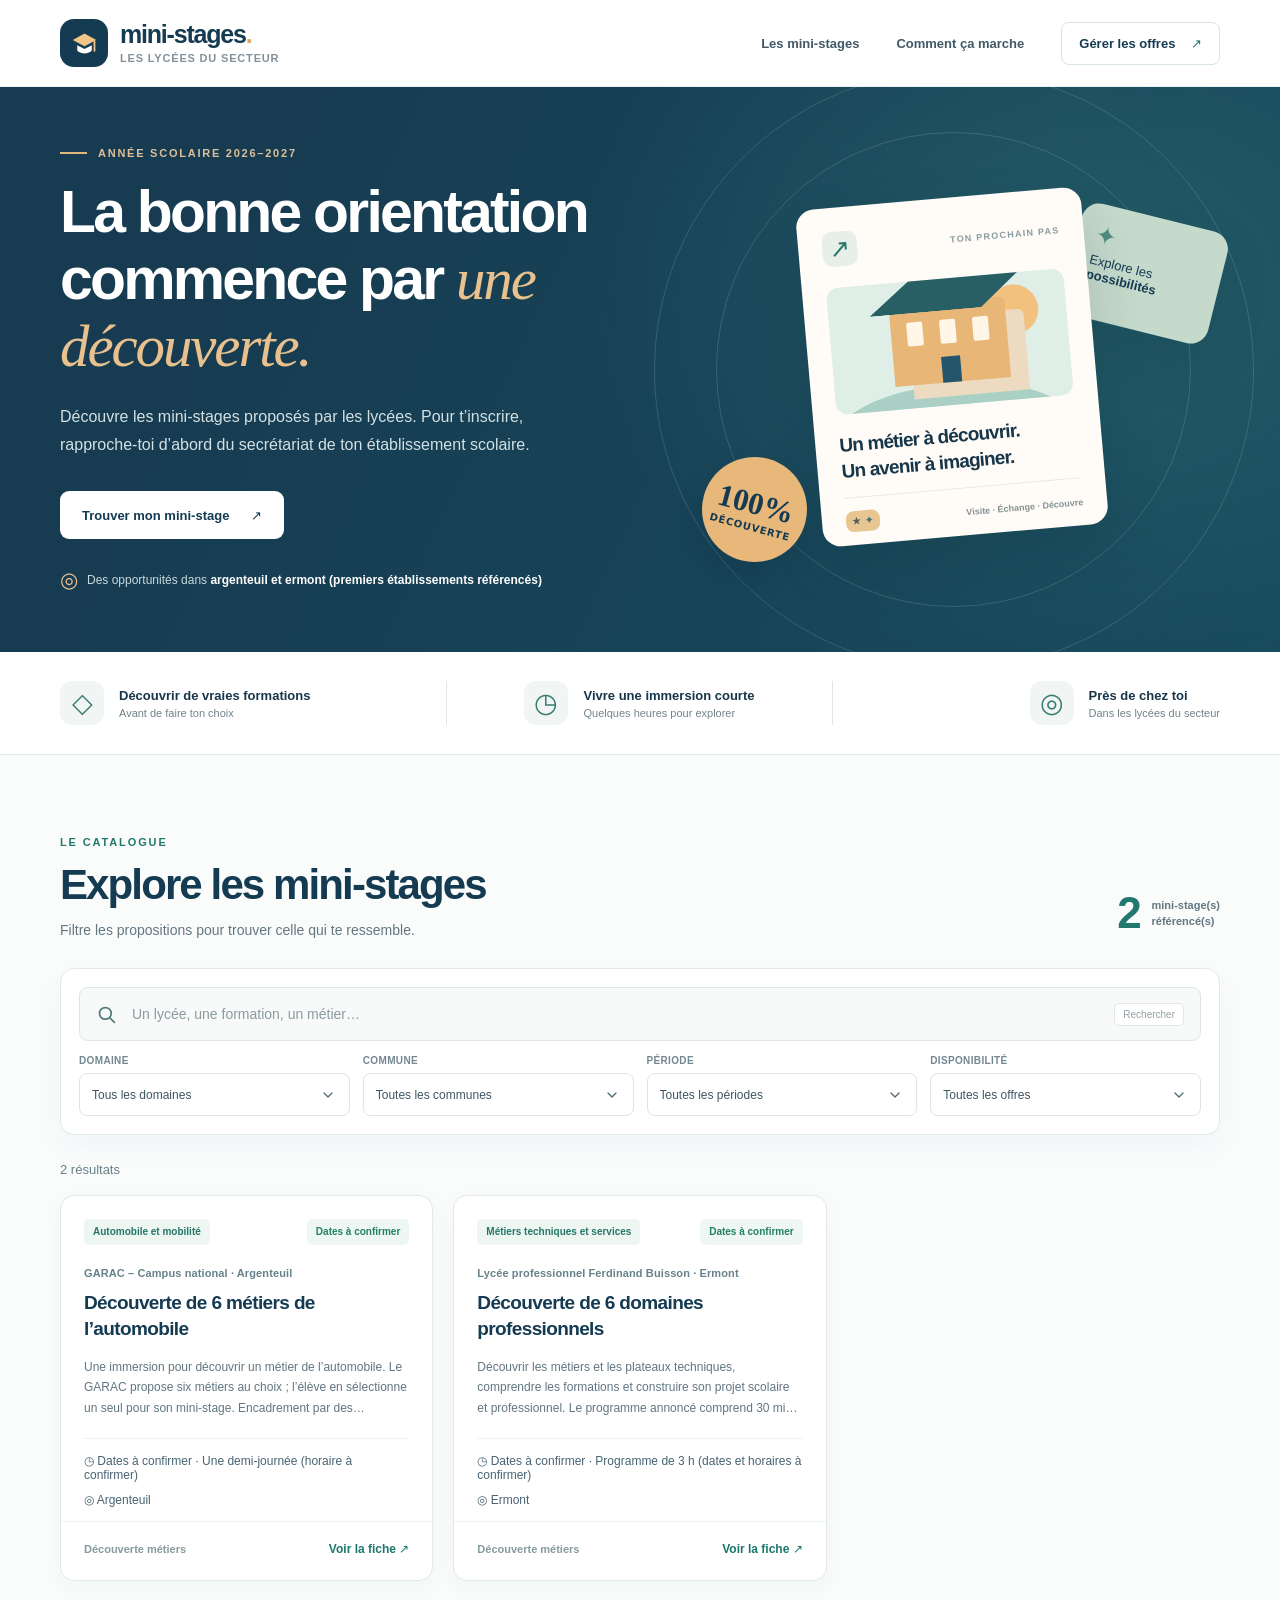
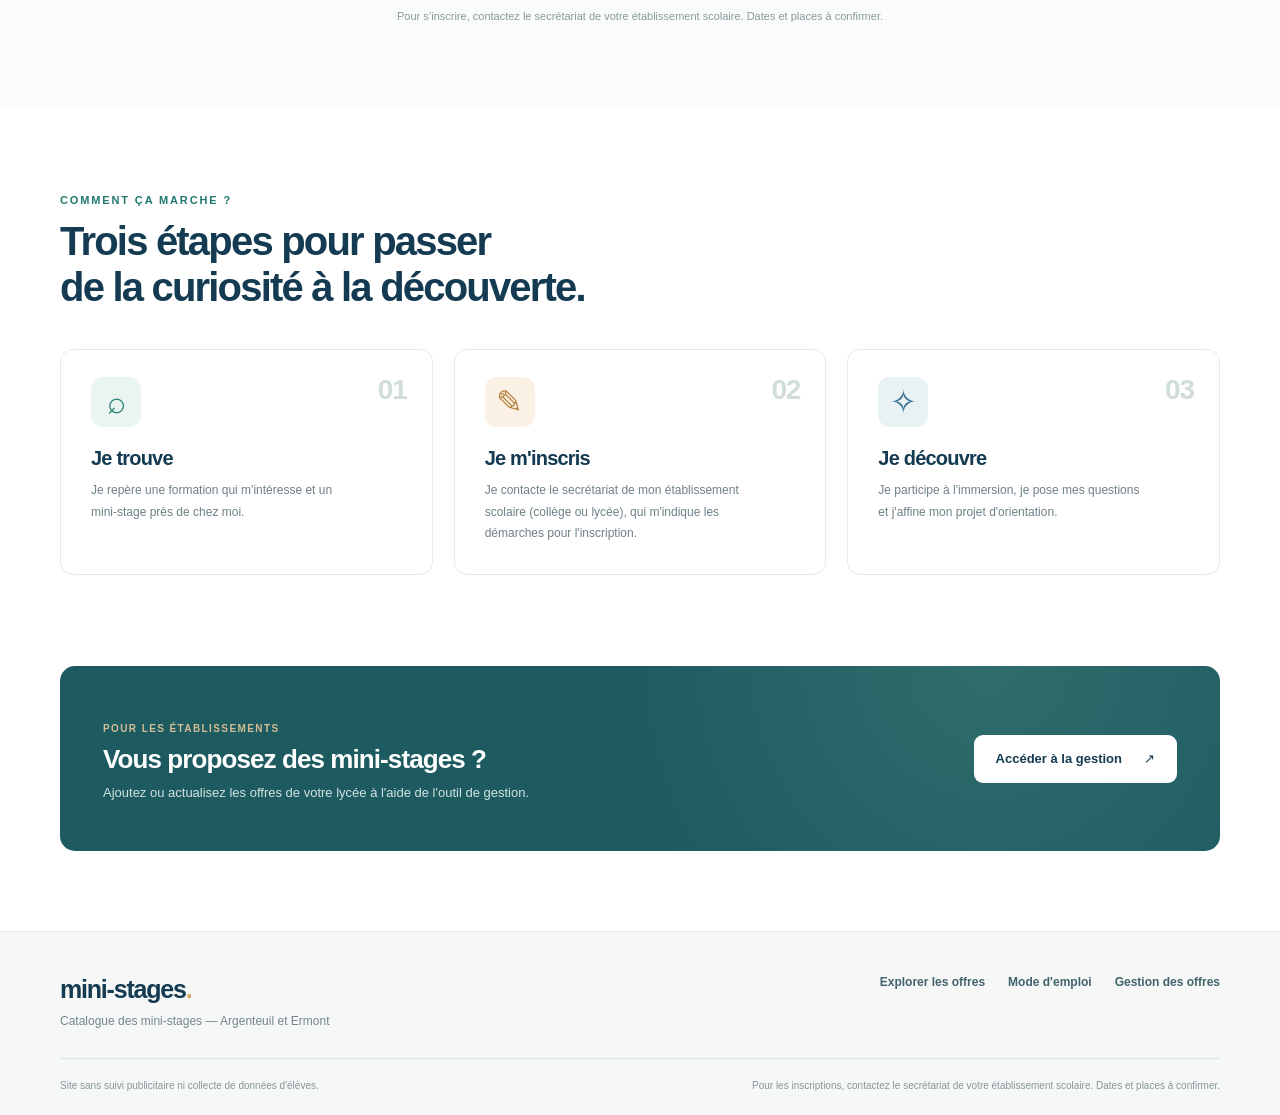
==== index.html @ 73272032 "Mettre à jour les consignes d'inscription et gérer les dates inconnues" ====
<!doctype html>
<html lang="fr">
<head>
  <meta charset="utf-8">
  <meta name="viewport" content="width=device-width, initial-scale=1">
  <meta name="theme-color" content="#143b52">
  <meta name="description" content="Trouver un mini-stage dans les lycées de son secteur : formations, dates, communes et modalités d'inscription.">
  <title>Mini-stages des lycées — Explorer, découvrir, choisir</title>
  <link rel="icon" href="assets/favicon.svg" type="image/svg+xml">
  <link rel="stylesheet" href="styles.css">
  <script src="app.js" defer></script>
</head>
<body>
  <a class="skip-link" href="#offres">Aller aux mini-stages</a>
  <div id="demoBanner" class="demo-banner" hidden role="status">
    <strong>Mode démonstration</strong> — Toutes les offres et tous les établissements affichés sont fictifs.
    <a href="./">Revenir aux offres réelles</a>
  </div>

  <header class="site-header">
    <div class="container nav-inner">
      <a href="./" class="brand" aria-label="Accueil des mini-stages">
        <span class="brand-mark" aria-hidden="true">
          <svg width="29" height="29" viewBox="0 0 32 32" fill="none"><path d="M3 12 16 5l13 7-13 7L3 12Z" fill="#F0C587"/><path d="M8 18v6c5 4 11 4 16 0v-6l-8 4-8-4Z" fill="white"/><path d="M27 14v10" stroke="#F0C587" stroke-width="2" stroke-linecap="round"/></svg>
        </span>
        <span class="brand-text"><strong>mini-stages<span class="brand-dot">.</span></strong><small>Les lycées du secteur</small></span>
      </a>
      <nav class="main-nav" aria-label="Navigation principale">
        <a href="#offres">Les mini-stages</a>
        <a href="#mode-emploi">Comment ça marche</a>
        <a class="nav-manage" href="admin.html">Gérer les offres <span aria-hidden="true">↗</span></a>
      </nav>
      <a class="mobile-nav-link" href="#offres">Explorer <span aria-hidden="true">↓</span></a>
    </div>
  </header>

  <main>
    <section class="hero" aria-labelledby="heroTitle">
      <div class="hero-grain" aria-hidden="true"></div>
      <div class="container hero-grid">
        <div class="hero-copy">
          <div class="eyebrow"><span class="eyebrow-line"></span><span id="schoolYear">ANNÉE SCOLAIRE 2026–2027</span></div>
          <h1 id="heroTitle">La bonne orientation commence par <em>une découverte.</em></h1>
          <p id="heroIntro">Découvre les formations proposées par les lycées et vis une immersion pour préparer ton orientation.</p>
          <a href="#offres" class="button button-light">Trouver mon mini-stage <span aria-hidden="true">↗</span></a>
          <div class="hero-location"><span aria-hidden="true">◎</span><span>Des opportunités dans <strong id="sectorName">votre secteur</strong></span></div>
        </div>
        <div class="hero-art" aria-hidden="true">
          <div class="hero-orbit hero-orbit-one"></div><div class="hero-orbit hero-orbit-two"></div>
          <div class="art-card art-card-back"><span class="art-card-icon">✦</span><span>Explore les<br><strong>possibilités</strong></span></div>
          <div class="art-card art-card-main">
            <div class="art-card-top"><span class="art-icon">↗</span><span class="art-label">TON PROCHAIN PAS</span></div>
            <div class="art-illustration"><span class="illus-building"><i></i><i></i><i></i><b></b></span><span class="illus-sun"></span></div>
            <strong>Un métier à découvrir.<br>Un avenir à imaginer.</strong>
            <div class="art-card-bottom"><span class="mini-avatars">★ <span>✦</span></span><span>Visite · Échange · Découvre</span></div>
          </div>
          <div class="art-sticker">100%<small> découverte</small></div>
        </div>
      </div>
    </section>

    <section class="highlights" aria-label="Les avantages des mini-stages">
      <div class="container highlights-grid">
        <div class="highlight"><span class="highlight-icon" aria-hidden="true">◇</span><span><strong>Découvrir de vraies formations</strong><small>Avant de faire ton choix</small></span></div>
        <div class="highlight"><span class="highlight-icon" aria-hidden="true">◷</span><span><strong>Vivre une immersion courte</strong><small>Quelques heures pour explorer</small></span></div>
        <div class="highlight"><span class="highlight-icon" aria-hidden="true">◎</span><span><strong>Près de chez toi</strong><small>Dans les lycées du secteur</small></span></div>
      </div>
    </section>

    <section class="listing-section" id="offres" aria-labelledby="offersHeading">
      <div class="container">
        <div class="section-heading">
          <div><div class="section-kicker">LE CATALOGUE</div><h2 id="offersHeading">Explore les mini-stages</h2><p>Filtre les propositions pour trouver celle qui te ressemble.</p></div>
          <div class="section-count" aria-live="polite"><strong id="totalCount">—</strong><span>mini-stage(s)<br>référencé(s)</span></div>
        </div>

        <div class="filter-panel">
          <div class="search-field">
            <span class="search-icon" aria-hidden="true"><svg viewBox="0 0 24 24" width="21" height="21" fill="none" stroke="currentColor" stroke-width="2" stroke-linecap="round"><circle cx="10.7" cy="10.7" r="6.7"/><path d="m16 16 5 5"/></svg></span>
            <label class="sr-only" for="searchInput">Rechercher un lycée, une formation ou un mot-clé</label>
            <input type="search" id="searchInput" placeholder="Un lycée, une formation, un métier…" autocomplete="off">
            <kbd class="desktop-only">Rechercher</kbd>
          </div>
          <div class="filter-row">
            <div class="filter-select"><label for="domainFilter">Domaine</label><select id="domainFilter"><option value="">Tous les domaines</option></select></div>
            <div class="filter-select"><label for="cityFilter">Commune</label><select id="cityFilter"><option value="">Toutes les communes</option></select></div>
            <div class="filter-select"><label for="monthFilter">Période</label><select id="monthFilter"><option value="">Toutes les périodes</option></select></div>
            <div class="filter-select"><label for="statusFilter">Disponibilité</label><select id="statusFilter"><option value="all">Toutes les offres</option><option value="open">Inscriptions possibles</option><option value="upcoming">À venir</option></select></div>
          </div>
        </div>

        <div class="results-header"><p id="resultsLabel" aria-live="polite">Chargement des mini-stages…</p><button type="button" class="clear-filters" id="clearFilters" hidden>Effacer les filtres <span aria-hidden="true">↗</span></button></div>
        <div id="cardsGrid" class="cards-grid" aria-live="polite" aria-busy="true"></div>
        <div id="emptyState" class="empty-state" hidden>
          <div class="empty-illustration" aria-hidden="true">✧</div>
          <h3 id="emptyHeading">Aucun mini-stage pour le moment</h3>
          <p id="emptyText">Les offres des lycées apparaîtront ici dès leur publication.</p>
          <div class="empty-actions"><button type="button" id="emptyReset" class="button button-dark" hidden>Réinitialiser les filtres</button><a id="demoLink" class="button button-outline" href="?demo=1">Découvrir le site en démonstration</a></div>
        </div>
        <p class="data-note" id="dataNote">Pour s’inscrire, contactez le secrétariat de votre établissement scolaire. Dates et places à confirmer.</p>
      </div>
    </section>

    <section class="steps-section" id="mode-emploi" aria-labelledby="stepsHeading">
      <div class="container">
        <div class="section-kicker">COMMENT ÇA MARCHE ?</div>
        <h2 id="stepsHeading">Trois étapes pour passer<br>de la curiosité à la découverte.</h2>
        <div class="steps-grid">
          <article class="step"><span class="step-num">01</span><div class="step-pict" aria-hidden="true">⌕</div><h3>Je trouve</h3><p>Je repère une formation qui m'intéresse et un mini-stage près de chez moi.</p></article>
          <article class="step"><span class="step-num">02</span><div class="step-pict" aria-hidden="true">✎</div><h3>Je m'inscris</h3><p>Je contacte le secrétariat de mon établissement scolaire (collège ou lycée), qui m'indique les démarches pour l'inscription.</p></article>
          <article class="step"><span class="step-num">03</span><div class="step-pict" aria-hidden="true">✧</div><h3>Je découvre</h3><p>Je participe à l'immersion, je pose mes questions et j'affine mon projet d'orientation.</p></article>
        </div>
      </div>
    </section>

    <section class="help-section"><div class="container"><div class="help-card"><div><span class="help-kicker">POUR LES ÉTABLISSEMENTS</span><h2>Vous proposez des mini-stages ?</h2><p>Ajoutez ou actualisez les offres de votre lycée à l'aide de l'outil de gestion.</p></div><a class="button button-light" href="admin.html">Accéder à la gestion <span aria-hidden="true">↗</span></a></div></div></section>
  </main>

  <footer class="site-footer"><div class="container footer-main"><div><strong>mini-stages<span class="brand-dot">.</span></strong><p id="footerOrg">Un outil pour l'orientation des élèves du secteur.</p></div><div class="footer-links"><a href="#offres">Explorer les offres</a><a href="#mode-emploi">Mode d'emploi</a><a href="admin.html">Gestion des offres</a><a id="contactLink" href="#" hidden>Contacter la coordination</a></div></div><div class="container footer-bottom"><span>Site sans suivi publicitaire ni collecte de données d'élèves.</span><span id="footerNotice">Pour les inscriptions, contactez le secrétariat de votre établissement scolaire.</span></div></footer>

  <dialog id="detailDialog" class="detail-dialog" aria-labelledby="detailTitle"><div id="detailContent"></div></dialog>
</body>
</html>
---- styles.css ----
:root{--ink:#18364a;--navy:#143b52;--navy-deep:#103246;--muted:#637781;--teal:#21786f;--accent:#ecc18b;--cream:#faf7f2;--wash:#f4f7f7;--line:#dfe7e7;--white:#fff;--shadow:0 14px 44px rgba(16,50,70,.075);font-family:Inter,ui-sans-serif,-apple-system,BlinkMacSystemFont,"Segoe UI",sans-serif;color:var(--ink);background:#fff;font-synthesis:none}
*,*::before,*::after{box-sizing:border-box}html{scroll-behavior:smooth;scroll-padding-top:90px}body{margin:0;min-width:320px}button,input,select{font:inherit}button{cursor:pointer}a{color:inherit;text-decoration:none}a:hover{text-decoration:none}img,svg{max-width:100%}[hidden]{display:none!important}.container{width:min(1160px,calc(100% - 52px));margin-inline:auto}.sr-only{position:absolute!important;width:1px;height:1px;padding:0;margin:-1px;overflow:hidden;clip:rect(0,0,0,0);white-space:nowrap;border:0}.skip-link{position:absolute;left:15px;top:-55px;background:white;z-index:999;padding:12px;color:var(--ink)}.skip-link:focus{top:12px}a:focus-visible,button:focus-visible,input:focus-visible,select:focus-visible{outline:3px solid #e3aa4e;outline-offset:3px}
.demo-banner{padding:10px 24px;text-align:center;background:#ffe8aa;color:#4c3a1c;font-size:13px;line-height:1.6}.demo-banner a{text-decoration:underline;margin-left:13px;font-weight:700}
.site-header{background:#fff;position:relative;z-index:2;border-bottom:1px solid #edf0f0}.nav-inner{display:flex;align-items:center;justify-content:space-between;min-height:86px;gap:24px}.brand{display:inline-flex;gap:12px;align-items:center;flex-shrink:0}.brand-mark{height:48px;width:48px;border-radius:14px;display:grid;place-items:center;background:var(--navy)}.brand-text{display:flex;flex-direction:column;gap:1px;line-height:1}.brand-text strong,.site-footer strong{font-size:25px;letter-spacing:-1.2px;font-weight:850;color:var(--navy)}.brand-dot{color:#dca860}.brand-text small{font-size:11px;font-weight:700;letter-spacing:.075em;color:#82919a;text-transform:uppercase;margin-top:5px}.main-nav{display:flex;align-items:center;gap:37px;font-size:13px;font-weight:700}.main-nav>a:not(.nav-manage){color:#415967}.main-nav>a:hover{color:var(--teal)}.nav-manage{padding:13px 17px;border:1px solid #d7e2e3;border-radius:8px;color:var(--navy);white-space:nowrap}.nav-manage span{margin-left:12px;color:var(--teal)}.mobile-nav-link{display:none;font-weight:800;font-size:13px}
.hero{min-height:510px;position:relative;overflow:hidden;background:var(--navy);color:white}.hero::before{content:"";position:absolute;inset:0;background:radial-gradient(ellipse 700px 550px at 85% 35%,rgba(48,113,117,.5),transparent 72%),linear-gradient(115deg,#173c52 20%,#174b5d 100%)}.hero-grain{position:absolute;inset:0;opacity:.14;background-image:radial-gradient(#fff .55px,transparent .6px);background-size:16px 16px;mask-image:linear-gradient(90deg,transparent 35%,black 100%)}.hero-grid{position:relative;z-index:1;display:grid;grid-template-columns:1.04fr .96fr;align-items:center;gap:50px;min-height:510px}.hero-copy{padding:60px 0 60px 0;max-width:625px}.eyebrow{display:flex;gap:11px;align-items:center;color:#ddc099;letter-spacing:.16em;font-size:11px;font-weight:800;margin-bottom:20px}.eyebrow-line{height:2px;width:27px;background:#e3b779}.hero h1{font-size:clamp(40px,4.6vw,63px);font-weight:800;letter-spacing:-.047em;line-height:1.13;margin:0 0 22px;max-width:680px}.hero h1 em{font-family:Georgia,serif;font-weight:400;letter-spacing:-.035em;color:#e9c18e}.hero-copy>p{font-size:16px;line-height:1.8;color:#d3e1e4;max-width:475px;margin:0 0 31px}.button{display:inline-flex;justify-content:center;align-items:center;gap:22px;border-radius:9px;min-height:48px;padding:14px 21px;font-size:13px;font-weight:800;border:1px solid transparent;transition:transform .2s,background .2s,color .2s}.button:hover{transform:translateY(-2px)}.button-light{background:#fff;color:var(--navy)}.button-light:hover{background:#f1eddf}.button-dark{background:var(--navy);color:#fff}.button-dark:hover{background:#245b6d}.button-outline{background:#fff;color:var(--navy);border-color:#d7e2e3}.button-outline:hover{background:#f4faf9}.hero-location{margin-top:29px;font-size:12px;display:flex;align-items:center;gap:9px;color:#c7d9dc}.hero-location span:first-child{font-size:21px;color:#e9c18e}.hero-location strong{font-weight:750;color:white}
.hero-art{height:420px;position:relative;display:flex;align-items:center;justify-content:center}.hero-orbit{border:1px solid rgba(224,244,239,.15);border-radius:50%;position:absolute}.hero-orbit-one{width:475px;height:475px}.hero-orbit-two{width:600px;height:600px}.art-card{position:absolute;box-shadow:0 24px 55px rgba(0,25,39,.14);border-radius:18px}.art-card-main{width:286px;height:338px;background:#fffcf7;transform:rotate(-5deg);padding:24px;z-index:2;color:var(--ink);top:38px;left:50%;margin-left:-145px}.art-card-top{display:flex;align-items:center;justify-content:space-between}.art-icon{height:35px;width:35px;display:grid;place-items:center;background:#e6f0e9;color:#2c786e;font-size:25px;border-radius:10px}.art-label{font-size:9px;letter-spacing:.14em;font-weight:800;color:#8a9b9f}.art-illustration{margin:21px 0 18px;position:relative;height:127px;border-radius:12px;background:#e0eee8;overflow:hidden;display:grid;place-items:center}.art-illustration::after{content:"";position:absolute;width:230px;height:85px;border-radius:50%;background:#aacfc5;bottom:-64px;left:0}.illus-building{position:relative;width:116px;height:81px;background:#e8b778;z-index:2;border-radius:6px 6px 0 0;box-shadow:18px 14px 0 #ecdbc1}.illus-building::before{content:"";position:absolute;top:-27px;left:-11px;width:138px;height:36px;transform:skewX(-26deg);background:#285f65;clip-path:polygon(21% 0,100% 0,81% 100%,0 100%)}.illus-building i{width:16px;height:24px;background:#fff6e7;position:absolute;top:18px;border-radius:2px}.illus-building i:nth-child(1){left:16px}.illus-building i:nth-child(2){left:49px}.illus-building i:nth-child(3){left:82px}.illus-building b{position:absolute;left:48px;width:19px;height:26px;bottom:0;background:#23566c}.illus-sun{position:absolute;width:50px;height:50px;background:#f1c17d;border-radius:50%;top:12px;right:28px}.art-card-main>strong{font-size:19px;line-height:1.35;letter-spacing:-.045em;display:block}.art-card-bottom{border-top:1px solid #e9e9e0;padding-top:13px;margin-top:14px;display:flex;align-items:center;justify-content:space-between;color:#849296;font-size:9px;font-weight:700}.mini-avatars{background:#e8c692;padding:4px 6px;border-radius:8px;color:#52615b;font-size:11px}.mini-avatars span{color:#3f7474}.art-card-back{top:56px;right:0;width:150px;height:115px;background:#c5dacb;transform:rotate(14deg);z-index:1;display:flex;gap:6px;flex-direction:column;padding:18px;font-size:13px;color:var(--navy)}.art-card-icon{font-size:25px;color:#518d80;line-height:1}.art-sticker{position:absolute;bottom:18px;left:15px;width:105px;height:105px;background:#e8b77a;color:var(--navy);z-index:3;border-radius:50%;transform:rotate(15deg);display:flex;flex-direction:column;align-items:center;justify-content:center;font-family:Georgia,serif;font-size:31px;font-weight:bold;box-shadow:0 12px 25px #001b2a24}.art-sticker small{font-family:ui-sans-serif,system-ui;font-size:10px;text-transform:uppercase;letter-spacing:.08em}
.highlights{border-bottom:1px solid var(--line);background:white}.highlights-grid{display:grid;grid-template-columns:repeat(3,1fr);padding:29px 0}.highlight{display:flex;gap:15px;align-items:center;justify-content:center;border-right:1px solid var(--line)}.highlight:first-child{justify-content:flex-start}.highlight:last-child{border:0;justify-content:flex-end}.highlight-icon{font-family:Georgia,serif;width:44px;height:44px;background:#f1f6f4;border-radius:12px;display:grid;place-items:center;color:#387d71;font-size:27px}.highlight span:last-child{display:flex;flex-direction:column;gap:4px}.highlight strong{font-size:13px}.highlight small{font-size:11px;color:#71838b}
.listing-section{background:#fafcfc;padding:81px 0 80px}.section-heading{display:flex;align-items:end;justify-content:space-between;gap:25px;margin-bottom:30px}.section-kicker{font-size:11px;color:#20796c;font-weight:850;letter-spacing:.17em;margin-bottom:12px}.section-heading h2,.steps-section h2{font-size:clamp(29px,3.5vw,42px);letter-spacing:-.045em;line-height:1.17;margin:0 0 13px;color:var(--navy)}.section-heading p{font-size:14px;color:var(--muted);margin:0}.section-count{display:flex;gap:12px;align-items:center;flex-shrink:0}.section-count strong{font-size:44px;letter-spacing:-.05em;color:var(--teal)}.section-count span{font-size:11px;line-height:1.5;color:var(--muted);font-weight:700}
.filter-panel{border:1px solid #e1e9e9;border-radius:14px;box-shadow:0 12px 30px rgba(20,59,82,.045);padding:18px;background:#fff}.search-field{display:flex;align-items:center;height:54px;border:1px solid #dbe5e5;background:#f8faf9;border-radius:9px;padding:0 16px;gap:13px}.search-icon{color:#537b7e;display:flex}.search-field input{flex:1;min-width:0;background:transparent;border:0;outline:none;font-size:14px;color:var(--ink)}.search-field input::placeholder{color:#899ba0}.search-field input:focus{outline:none}.search-field:focus-within{outline:2px solid #7cc1b0;outline-offset:1px}kbd{font-size:10px;color:#93a2a6;border:1px solid #e3e8e7;border-radius:5px;padding:5px 8px;background:#fff;font-family:inherit}.filter-row{display:grid;grid-template-columns:repeat(4,1fr);gap:13px;margin-top:14px}.filter-select label{display:block;font-size:10px;font-weight:800;letter-spacing:.035em;text-transform:uppercase;color:#738790;margin-bottom:7px}.filter-select select{appearance:none;width:100%;background:#fff url("data:image/svg+xml,%3Csvg xmlns='http://www.w3.org/2000/svg' width='16' height='16' viewBox='0 0 24 24' fill='none' stroke='%23546c76' stroke-width='2' stroke-linecap='round' stroke-linejoin='round'%3E%3Cpath d='m6 9 6 6 6-6'/%3E%3C/svg%3E") right 13px center/16px no-repeat;border:1px solid #dde6e6;border-radius:8px;height:43px;padding:0 34px 0 12px;font-size:12px;color:#3e5662;cursor:pointer}.results-header{display:flex;justify-content:space-between;align-items:center;margin:27px 0 18px;gap:10px}.results-header p{margin:0;font-size:13px;color:#687f88}.clear-filters{border:0;background:transparent;color:#147366;font-size:12px;font-weight:800;padding:7px}.cards-grid{display:grid;grid-template-columns:repeat(3,minmax(0,1fr));gap:20px;min-height:0}.stage-card{background:white;border:1px solid #e2e9e9;border-radius:14px;display:flex;flex-direction:column;box-shadow:0 5px 22px rgba(16,50,70,.035);transition:transform .18s,box-shadow .18s;overflow:hidden}.stage-card:hover{transform:translateY(-3px);box-shadow:var(--shadow)}.card-top{padding:23px 23px 14px;flex:1}.card-badges{display:flex;justify-content:space-between;gap:7px;align-items:start;margin-bottom:20px;min-height:25px}.tag{display:inline-flex;align-items:center;gap:5px;border-radius:5px;background:#eef6f1;color:#25766a;padding:7px 9px;font-size:10px;font-weight:800;line-height:1.2}.tag.status{white-space:nowrap;background:#eef7f1;color:#238065}.tag.status.closed{background:#fbf0e2;color:#a16c2f}.tag.status.past{background:#edf1f3;color:#77868e}.tag.status.full{background:#fce9e7;color:#af544d}.school-line{font-size:11px;font-weight:750;letter-spacing:.01em;color:#66818a;margin-bottom:7px;line-height:1.6}.stage-card h3{color:var(--navy);font-size:19px;letter-spacing:-.033em;line-height:1.36;margin:0 0 15px;min-height:52px}.card-description{font-size:12px;line-height:1.7;color:#617681;margin:0 0 20px;display:-webkit-box;-webkit-line-clamp:3;-webkit-box-orient:vertical;overflow:hidden;min-height:60px}.card-meta{border-top:1px solid #edf1f1;padding:15px 0 0;display:flex;flex-direction:column;gap:11px;color:#476373;font-size:12px}.meta-line{display:flex;gap:9px;align-items:flex-start}.meta-icon{font-size:15px;color:#398779;line-height:1.1;width:18px;flex-shrink:0}.card-footer{padding:15px 23px 19px;border-top:1px solid #edf1f1;display:flex;justify-content:space-between;align-items:center;gap:8px}.card-type{font-size:11px;font-weight:700;color:#879b9e}.card-detail{border:0;background:transparent;color:#1b786d;font-size:12px;font-weight:800;padding:5px 0}.card-detail:hover{text-decoration:underline}.data-note{font-size:11px;line-height:1.6;color:#87999d;text-align:center;margin:27px 0 0}.empty-state{padding:54px 25px 57px;border:1px dashed #cbdcda;border-radius:15px;background:#fff;text-align:center}.empty-illustration{width:76px;height:76px;display:grid;place-items:center;margin:0 auto 18px;border-radius:23px;background:#f0f7f4;color:#298675;font-size:51px}.empty-state h3{margin:0 0 10px;color:var(--navy);font-size:22px;letter-spacing:-.035em}.empty-state p{font-size:13px;color:#6c848a;line-height:1.75;max-width:460px;margin:0 auto}.empty-actions{display:flex;justify-content:center;gap:12px;flex-wrap:wrap;margin-top:22px}
.steps-section{padding:88px 0 91px;background:white}.steps-section h2{font-size:clamp(29px,3.5vw,40px);margin-bottom:38px}.steps-grid{display:grid;grid-template-columns:repeat(3,1fr);gap:21px}.step{position:relative;border:1px solid #e5ebea;border-radius:13px;background:#fff;padding:27px 30px 29px;min-height:226px}.step-num{position:absolute;right:25px;top:24px;color:#d1dddc;font-size:28px;font-weight:850;letter-spacing:-.04em}.step-pict{height:50px;width:50px;display:grid;place-items:center;border-radius:12px;background:#eaf4f1;color:#278173;font-size:32px;margin-bottom:20px}.step:nth-child(2) .step-pict{background:#faf1e4;color:#b78342}.step:nth-child(3) .step-pict{background:#e8f1f4;color:#386d90}.step h3{font-size:20px;letter-spacing:-.04em;margin:0 0 10px;color:var(--navy)}.step p{margin:0;font-size:12px;color:#6e8087;line-height:1.8;max-width:265px}
.help-section{background:#fff;padding:0 0 80px}.help-card{background:#1e5b61;min-height:185px;color:#fff;border-radius:15px;padding:35px 43px;display:flex;align-items:center;justify-content:space-between;gap:30px;background-image:radial-gradient(circle at 80% 0,rgba(130,198,170,.16),transparent 40%)}.help-kicker{font-size:10px;letter-spacing:.14em;font-weight:800;color:#d3bd95}.help-card h2{margin:8px 0 10px;font-size:26px;letter-spacing:-.035em}.help-card p{margin:0;color:#d1e4e2;font-size:13px}.help-card .button{flex-shrink:0}
.site-footer{background:#f5f8f7;border-top:1px solid #e5ebe9;padding:43px 0 22px}.footer-main{display:flex;justify-content:space-between;gap:30px;padding-bottom:30px}.site-footer strong{font-size:25px}.site-footer p{font-size:12px;color:#73868d;margin:10px 0 0}.footer-links{display:flex;align-items:start;gap:23px;flex-wrap:wrap;font-size:12px;font-weight:700;color:#42626c}.footer-links a:hover{color:#18806d}.footer-bottom{border-top:1px solid #dce6e4;display:flex;justify-content:space-between;gap:18px;padding-top:19px;font-size:10px;line-height:1.5;color:#849699}
.detail-dialog{position:fixed;max-height:min(90dvh,900px);overflow:auto;width:min(620px,calc(100vw - 26px));border:0;border-radius:15px;padding:0;box-shadow:0 35px 100px #00182755;color:var(--ink)}.detail-dialog::backdrop{background:#102c40ad;backdrop-filter:blur(3px)}.detail-header{background:#f3f8f7;padding:28px 31px 23px;position:relative}.detail-close{position:absolute;right:15px;top:14px;background:white;border:1px solid #dae6e3;width:34px;height:34px;border-radius:8px;font-size:22px;color:#3b606c}.detail-header .tag{margin-bottom:12px}.detail-header h2{color:var(--navy);font-size:26px;line-height:1.27;margin:0 35px 9px 0;letter-spacing:-.04em}.detail-header p{margin:0;font-size:13px;color:#5a7880}.detail-body{padding:28px 31px 31px}.detail-info{display:grid;grid-template-columns:1fr 1fr;gap:18px;margin-bottom:25px}.detail-info>div{min-width:0}.detail-info small{display:block;font-size:10px;color:#7b9096;font-weight:750;text-transform:uppercase;letter-spacing:.08em;margin-bottom:6px}.detail-info strong{display:block;font-size:13px;line-height:1.5;overflow-wrap:anywhere}.detail-block{padding-top:19px;border-top:1px solid #e5eded;margin-top:18px}.detail-block h3{margin:0 0 10px;color:var(--navy);font-size:14px}.detail-block p{font-size:13px;line-height:1.8;color:#5b717b;white-space:pre-wrap;margin:0}.detail-links{display:flex;align-items:center;gap:10px;flex-wrap:wrap;margin-top:24px}.detail-links .button{font-size:12px}.detail-links a:not(.button){font-size:12px;color:#18766a;text-decoration:underline}.detail-fineprint{font-size:11px;color:#85959c;line-height:1.6;margin-top:18px}
/* Gestion des données */
.admin-body{background:#f7faf9}.admin-top{background:var(--navy);color:white;padding:55px 0 48px}.admin-top .section-kicker{color:var(--accent)}.admin-top h1{font-size:clamp(32px,4vw,48px);letter-spacing:-.05em;line-height:1.12;margin:0 0 12px}.admin-top p{font-size:14px;line-height:1.8;color:#d4e2e5;max-width:680px;margin:0}.admin-layout{padding:37px 0 85px;display:grid;grid-template-columns:1fr 350px;align-items:start;gap:26px}.admin-panel{padding:29px 30px;background:white;border:1px solid #dfe8e7;box-shadow:0 8px 25px #163b5008;border-radius:14px}.admin-panel h2{color:var(--navy);font-size:22px;letter-spacing:-.035em;margin:0 0 6px}.admin-panel .subtle{font-size:12px;color:#70858d;line-height:1.7;margin:0 0 25px}.admin-form{display:grid;grid-template-columns:1fr 1fr;gap:17px 15px}.field{display:flex;flex-direction:column;gap:7px;min-width:0}.field.wide{grid-column:1/-1}.field label{font-size:12px;font-weight:800;color:#46606a}.field .req{color:#b45a3d}.field input,.field select,.field textarea{width:100%;font:inherit;font-size:13px;border:1px solid #d8e3e2;border-radius:8px;padding:11px 12px;background:#fff;color:var(--ink);min-height:43px}.field textarea{resize:vertical;min-height:90px;line-height:1.6}.field .hint{font-size:11px;color:#82959a;line-height:1.55}.admin-form-actions{grid-column:1/-1;display:flex;gap:11px;align-items:center;flex-wrap:wrap;padding-top:6px}.admin-secondary{border:1px solid #d8e4e0;border-radius:8px;background:white;color:#526c72;padding:12px 16px;font-weight:750;font-size:12px}.admin-secondary:hover{background:#f4f8f8}.admin-sidebar{display:flex;flex-direction:column;gap:20px}.admin-sidebar .admin-panel{padding:24px}.admin-sidebar h2{font-size:18px}.admin-steps{padding-left:21px;font-size:12px;line-height:1.9;color:#5a7077}.admin-steps li+li{margin-top:8px}.admin-steps strong{color:var(--navy)}.admin-actions{display:flex;flex-direction:column;gap:10px}.admin-actions .button,.admin-actions .admin-secondary{width:100%}.admin-alert{background:#fff7e6;border:1px solid #f3dfb4;padding:13px 15px;border-radius:9px;color:#75572d;font-size:12px;line-height:1.65;margin-top:19px}.admin-status{padding:10px 13px;border-radius:8px;background:#eaf5ef;color:#216955;font-size:12px;margin:14px 0 0}.admin-status.error{background:#fff0ed;color:#a44a3a}.admin-records{margin-top:27px}.admin-records-head{display:flex;justify-content:space-between;align-items:center;gap:10px;margin-bottom:14px}.admin-records-head h2{margin:0}.admin-count{font-size:11px;font-weight:800;color:#2a766c;background:#eaf4f0;padding:5px 9px;border-radius:6px}.record-list{display:flex;flex-direction:column;gap:10px}.record-item{border:1px solid #e2eae9;border-radius:9px;padding:14px;display:flex;align-items:center;justify-content:space-between;gap:10px}.record-item strong{display:block;font-size:12px;line-height:1.5;color:var(--navy);margin-bottom:4px}.record-item p{font-size:11px;color:#69838c;margin:0}.record-buttons{display:flex;gap:7px}.record-buttons button{background:#f6f9f8;border:1px solid #dfe8e6;border-radius:6px;padding:8px;color:#1b6b66;font-size:11px;font-weight:800}.record-buttons button.danger{color:#a55353}.record-empty{font-size:12px;color:#70848a;background:#f6f9f8;padding:20px;border-radius:8px}.admin-intro-note{margin:0 0 24px;border-left:3px solid #edb970;padding:13px 17px;background:#fff7ea;font-size:12px;line-height:1.7;color:#775e36}.import-row{display:flex;gap:10px;align-items:center;flex-wrap:wrap}.import-label{display:inline-flex;cursor:pointer;align-items:center;justify-content:center;font-weight:750;font-size:12px;padding:12px 16px;border-radius:8px;background:#fff;border:1px solid #d8e4e0}.import-label input{display:none}.compact-link{font-size:12px;color:#21796b;text-decoration:underline}
@media(max-width:1050px){.main-nav{gap:19px}.hero-art{transform:scale(.88)}.hero-grid{gap:25px}.cards-grid{grid-template-columns:repeat(2,minmax(0,1fr))}.admin-layout{grid-template-columns:minmax(0,1fr) 300px}.highlight strong{font-size:12px}.highlight{gap:10px}}
@media(max-width:760px){.container{width:min(100% - 34px,580px)}.nav-inner{min-height:74px}.brand-mark{width:41px;height:41px}.brand-text strong{font-size:22px}.brand-text small{font-size:9px}.main-nav{display:none}.mobile-nav-link{display:block}.hero-grid{grid-template-columns:1fr;gap:0}.hero{min-height:0}.hero-copy{padding:56px 0 20px}.hero h1{font-size:clamp(38px,9.7vw,52px);max-width:550px}.hero-copy>p{font-size:14px;max-width:480px}.hero-art{height:290px;transform:scale(.72);transform-origin:top center;margin-top:-5px;margin-bottom:-54px}.art-card-main{top:5px}.art-card-back{top:30px;right:7%}.art-sticker{bottom:36px;left:5%}.highlights-grid{grid-template-columns:1fr;gap:13px;padding:25px 0}.highlight,.highlight:first-child,.highlight:last-child{justify-content:flex-start;border:0}.highlight-icon{width:38px;height:38px}.listing-section{padding:58px 0}.section-heading{align-items:start}.section-count strong{font-size:35px}.section-count span{font-size:10px}.section-heading p{font-size:12px}.filter-row{grid-template-columns:repeat(2,minmax(0,1fr))}.cards-grid{grid-template-columns:1fr}.stage-card h3{min-height:0}.card-description{min-height:0}.steps-section{padding:62px 0}.steps-grid{grid-template-columns:1fr;gap:12px}.step{min-height:0}.help-section{padding-bottom:58px}.help-card{padding:30px;flex-direction:column;align-items:start}.footer-main{flex-direction:column}.footer-links{row-gap:13px}.footer-bottom{flex-direction:column;gap:8px}.admin-top{padding:42px 0}.admin-layout{grid-template-columns:1fr;padding-top:24px}.admin-panel{padding:23px}.admin-sidebar{order:-1}.admin-sidebar .admin-panel:first-child{display:none}}
@media(max-width:450px){.container{width:calc(100% - 28px)}.hero-copy{padding-top:44px}.hero h1{font-size:39px}.hero-art{transform:scale(.68);margin-top:-14px}.eyebrow{font-size:10px}.section-heading{flex-direction:column;gap:13px}.section-count{align-self:start}.section-count strong{font-size:30px}.section-count span br{display:none}.desktop-only{display:none}.filter-row{grid-template-columns:1fr}.filter-panel{padding:14px}.detail-info{grid-template-columns:1fr}.detail-header,.detail-body{padding-left:20px;padding-right:20px}.admin-form{grid-template-columns:1fr}.record-item{align-items:start;flex-direction:column}.record-buttons{align-self:end}.hero-art{height:250px;margin-bottom:-47px}.art-card-back{right:-6%}}
@media(prefers-reduced-motion:reduce){html{scroll-behavior:auto}*,*:before,*:after{transition:none!important}}
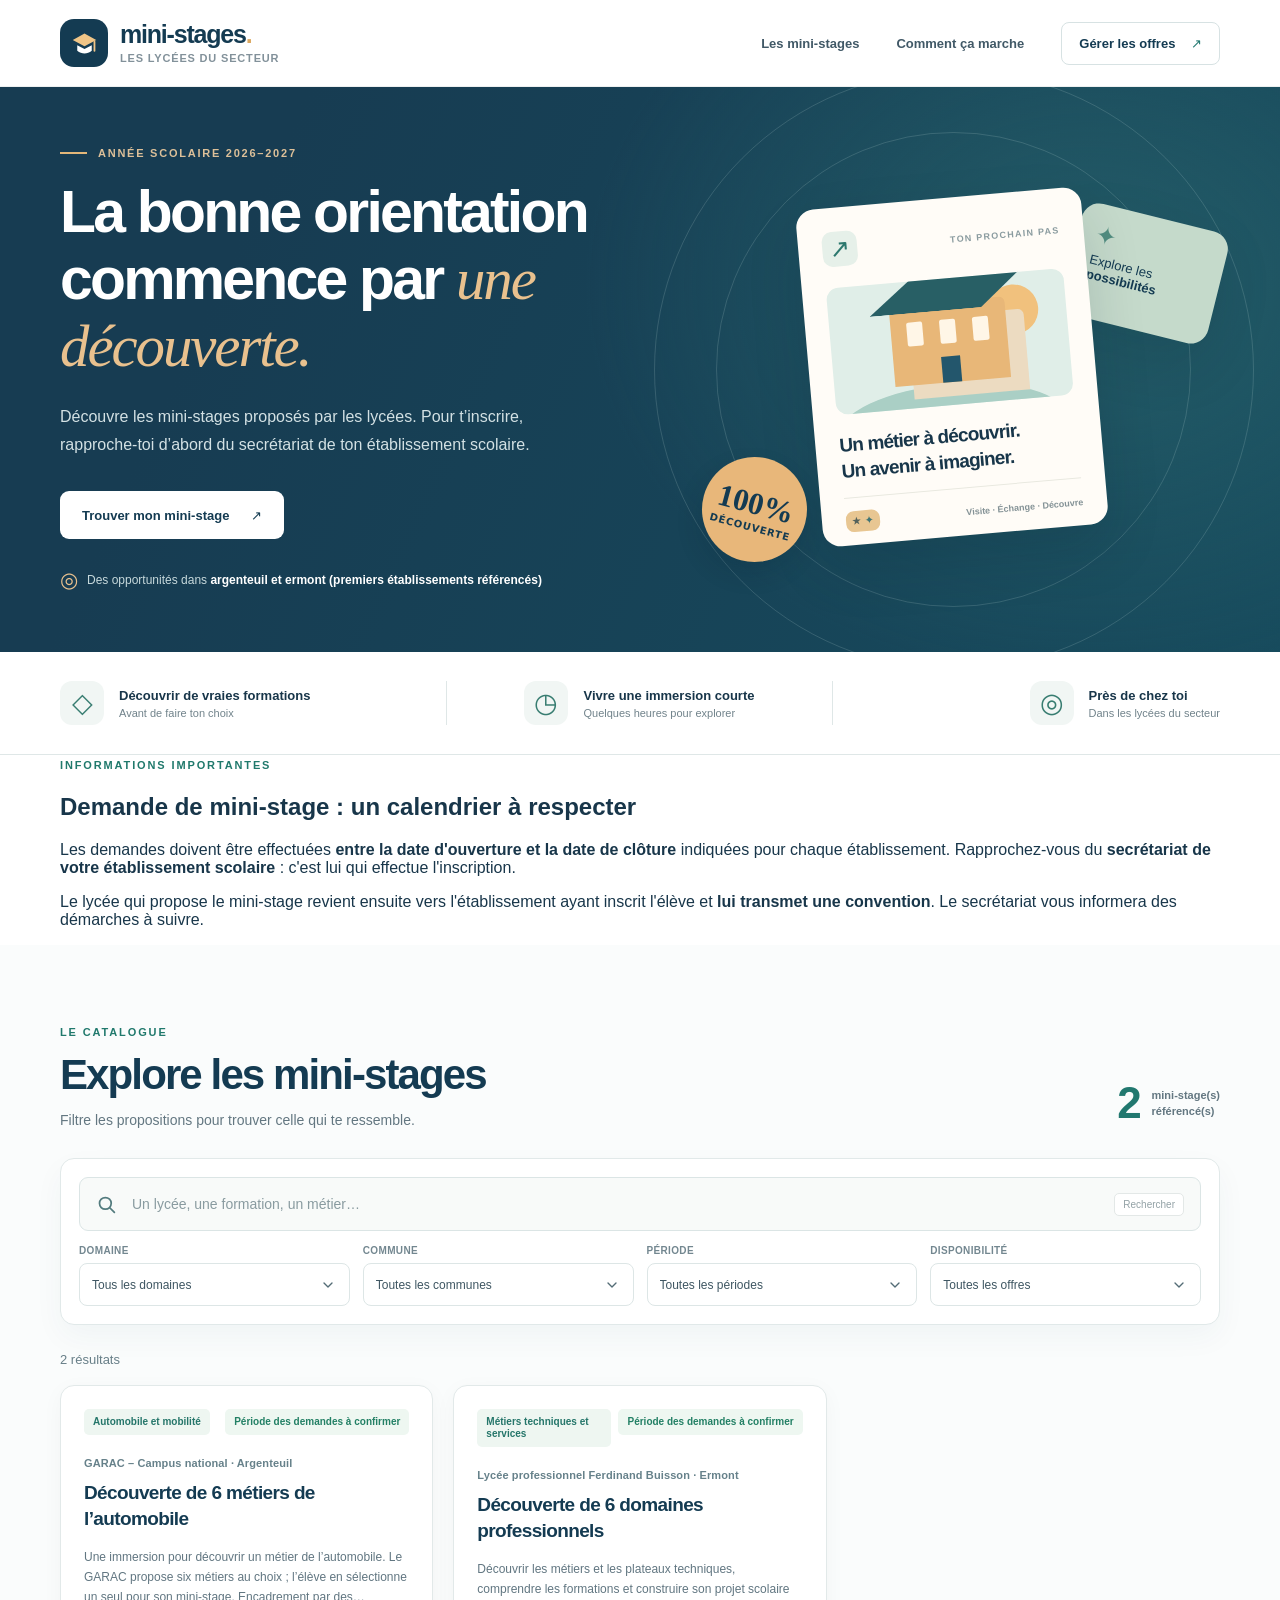
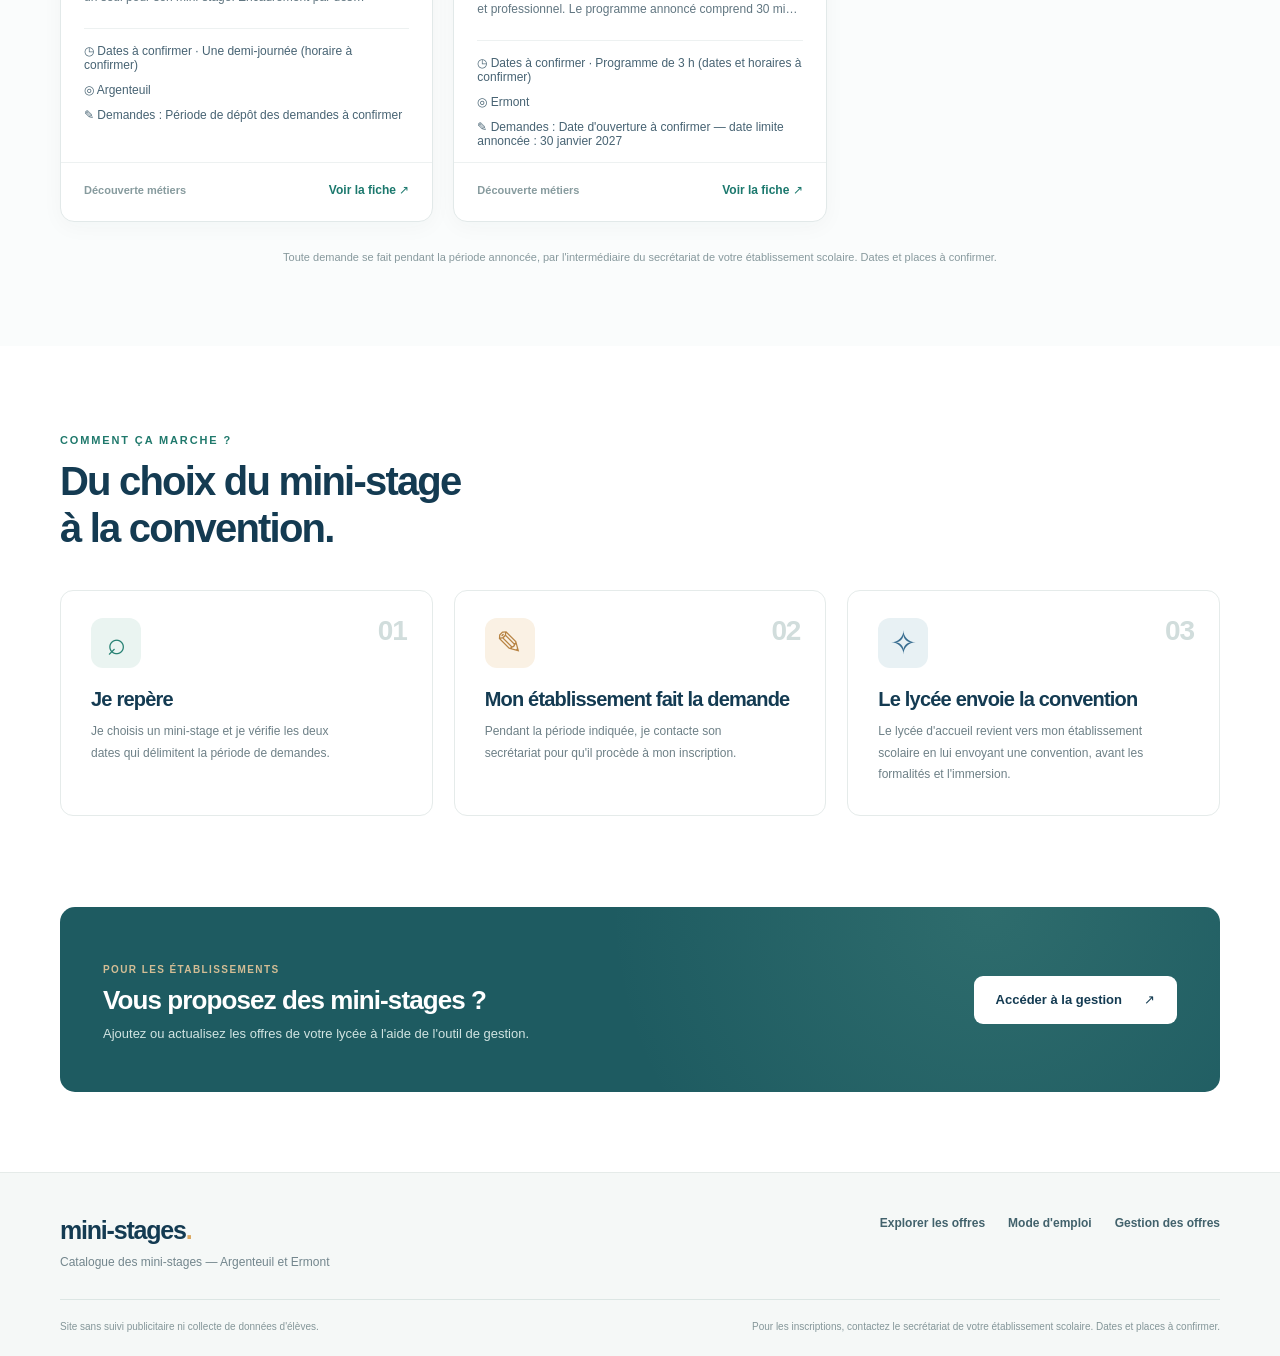
==== commit 7231f451: "Expliquer la période des demandes et l'envoi de convention" ====
--- a/index.html
+++ b/index.html
@@ -67,6 +67,13 @@
       </div>
     </section>
 
+    <section class="request-notice" aria-labelledby="requestNoticeTitle">
+      <div class="container"><div class="request-notice-inner">
+        <div><span class="section-kicker">INFORMATIONS IMPORTANTES</span><h2 id="requestNoticeTitle">Demande de mini-stage : un calendrier à respecter</h2></div>
+        <div><p>Les demandes doivent être effectuées <strong>entre la date d'ouverture et la date de clôture</strong> indiquées pour chaque établissement. Rapprochez-vous du <strong>secrétariat de votre établissement scolaire</strong> : c'est lui qui effectue l'inscription.</p><p>Le lycée qui propose le mini-stage revient ensuite vers l'établissement ayant inscrit l'élève et <strong>lui transmet une convention</strong>. Le secrétariat vous informera des démarches à suivre.</p></div>
+      </div></div>
+    </section>
+
     <section class="listing-section" id="offres" aria-labelledby="offersHeading">
       <div class="container">
         <div class="section-heading">
@@ -85,7 +92,7 @@
             <div class="filter-select"><label for="domainFilter">Domaine</label><select id="domainFilter"><option value="">Tous les domaines</option></select></div>
             <div class="filter-select"><label for="cityFilter">Commune</label><select id="cityFilter"><option value="">Toutes les communes</option></select></div>
             <div class="filter-select"><label for="monthFilter">Période</label><select id="monthFilter"><option value="">Toutes les périodes</option></select></div>
-            <div class="filter-select"><label for="statusFilter">Disponibilité</label><select id="statusFilter"><option value="all">Toutes les offres</option><option value="open">Inscriptions possibles</option><option value="upcoming">À venir</option></select></div>
+            <div class="filter-select"><label for="statusFilter">Disponibilité</label><select id="statusFilter"><option value="all">Toutes les offres</option><option value="open">Période de demandes ouverte</option><option value="upcoming">À venir</option></select></div>
           </div>
         </div>
 
@@ -97,18 +104,18 @@
           <p id="emptyText">Les offres des lycées apparaîtront ici dès leur publication.</p>
           <div class="empty-actions"><button type="button" id="emptyReset" class="button button-dark" hidden>Réinitialiser les filtres</button><a id="demoLink" class="button button-outline" href="?demo=1">Découvrir le site en démonstration</a></div>
         </div>
-        <p class="data-note" id="dataNote">Pour s’inscrire, contactez le secrétariat de votre établissement scolaire. Dates et places à confirmer.</p>
+        <p class="data-note" id="dataNote">Toute demande se fait pendant la période annoncée, par l'intermédiaire du secrétariat de votre établissement scolaire. Dates et places à confirmer.</p>
       </div>
     </section>
 
     <section class="steps-section" id="mode-emploi" aria-labelledby="stepsHeading">
       <div class="container">
         <div class="section-kicker">COMMENT ÇA MARCHE ?</div>
-        <h2 id="stepsHeading">Trois étapes pour passer<br>de la curiosité à la découverte.</h2>
+        <h2 id="stepsHeading">Du choix du mini-stage<br>à la convention.</h2>
         <div class="steps-grid">
-          <article class="step"><span class="step-num">01</span><div class="step-pict" aria-hidden="true">⌕</div><h3>Je trouve</h3><p>Je repère une formation qui m'intéresse et un mini-stage près de chez moi.</p></article>
-          <article class="step"><span class="step-num">02</span><div class="step-pict" aria-hidden="true">✎</div><h3>Je m'inscris</h3><p>Je contacte le secrétariat de mon établissement scolaire (collège ou lycée), qui m'indique les démarches pour l'inscription.</p></article>
-          <article class="step"><span class="step-num">03</span><div class="step-pict" aria-hidden="true">✧</div><h3>Je découvre</h3><p>Je participe à l'immersion, je pose mes questions et j'affine mon projet d'orientation.</p></article>
+          <article class="step"><span class="step-num">01</span><div class="step-pict" aria-hidden="true">⌕</div><h3>Je repère</h3><p>Je choisis un mini-stage et je vérifie les deux dates qui délimitent la période de demandes.</p></article>
+          <article class="step"><span class="step-num">02</span><div class="step-pict" aria-hidden="true">✎</div><h3>Mon établissement fait la demande</h3><p>Pendant la période indiquée, je contacte son secrétariat pour qu'il procède à mon inscription.</p></article>
+          <article class="step"><span class="step-num">03</span><div class="step-pict" aria-hidden="true">✧</div><h3>Le lycée envoie la convention</h3><p>Le lycée d'accueil revient vers mon établissement scolaire en lui envoyant une convention, avant les formalités et l'immersion.</p></article>
         </div>
       </div>
     </section>
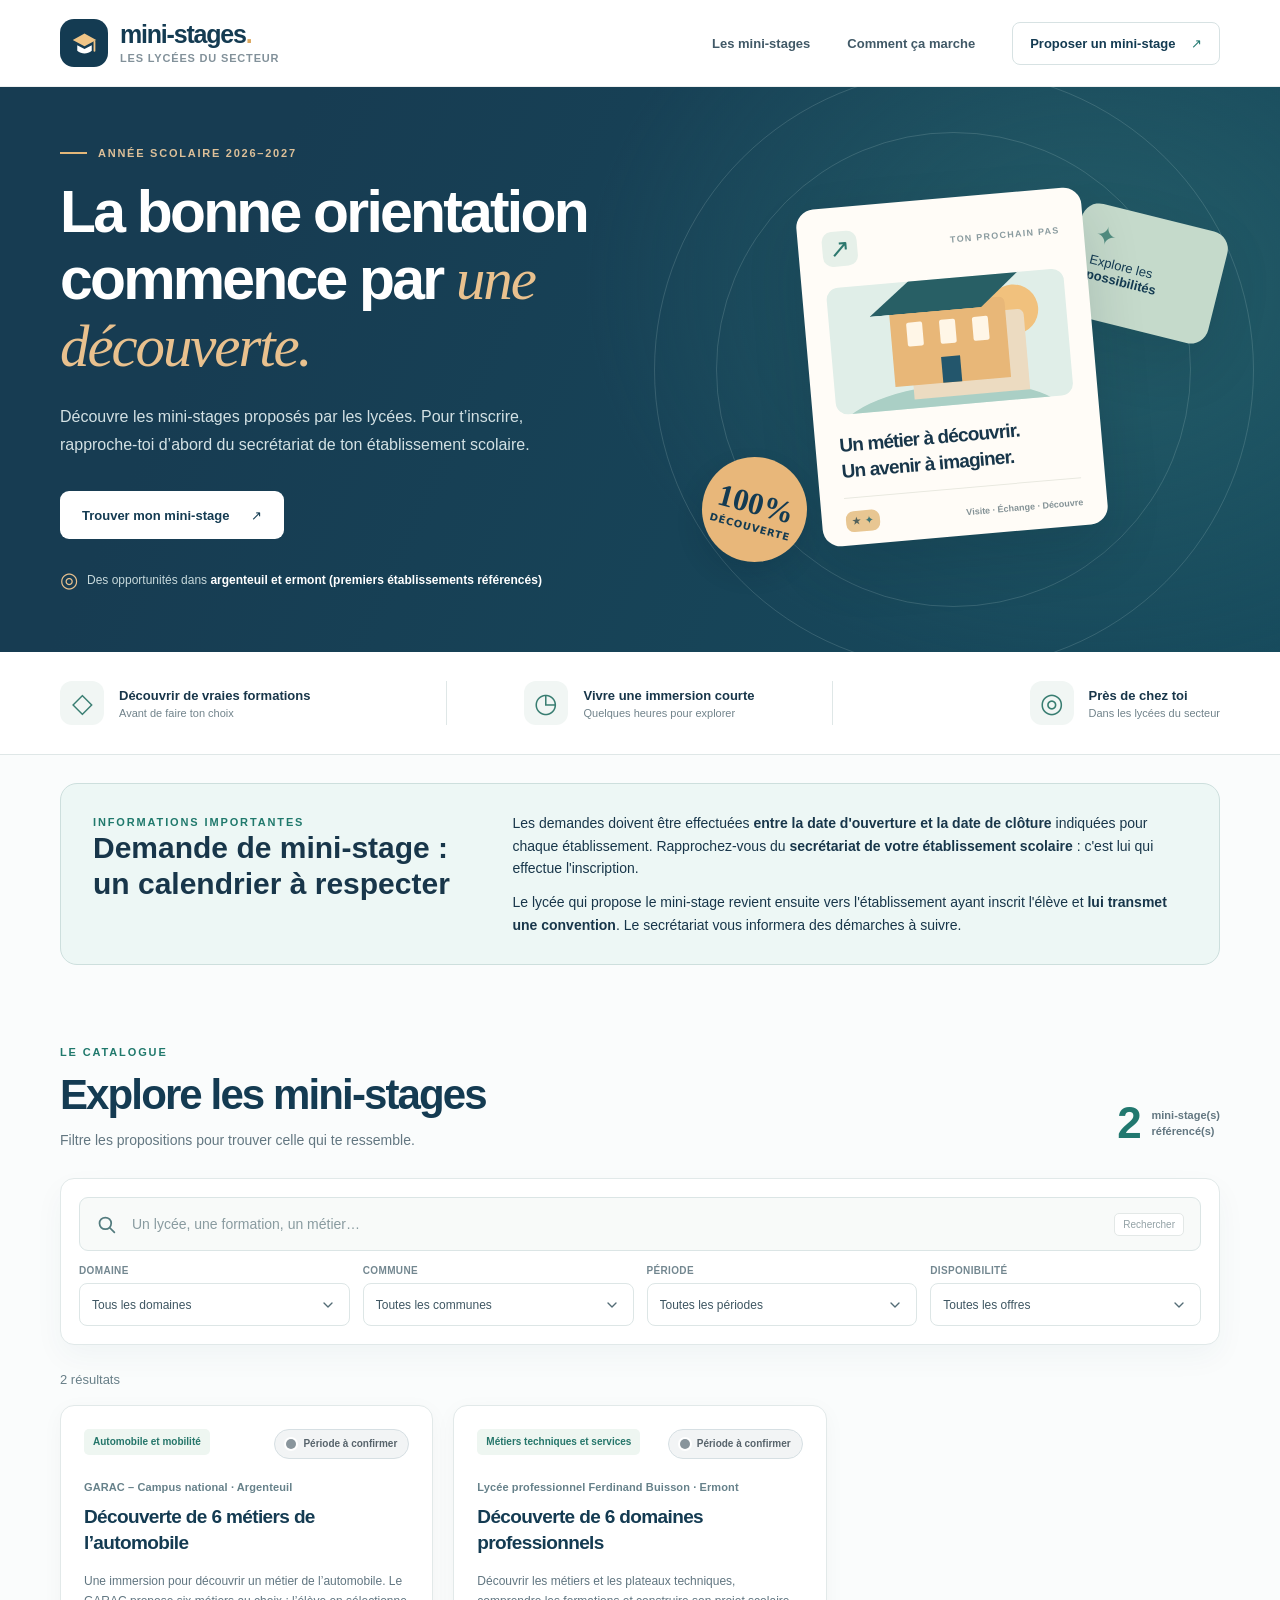
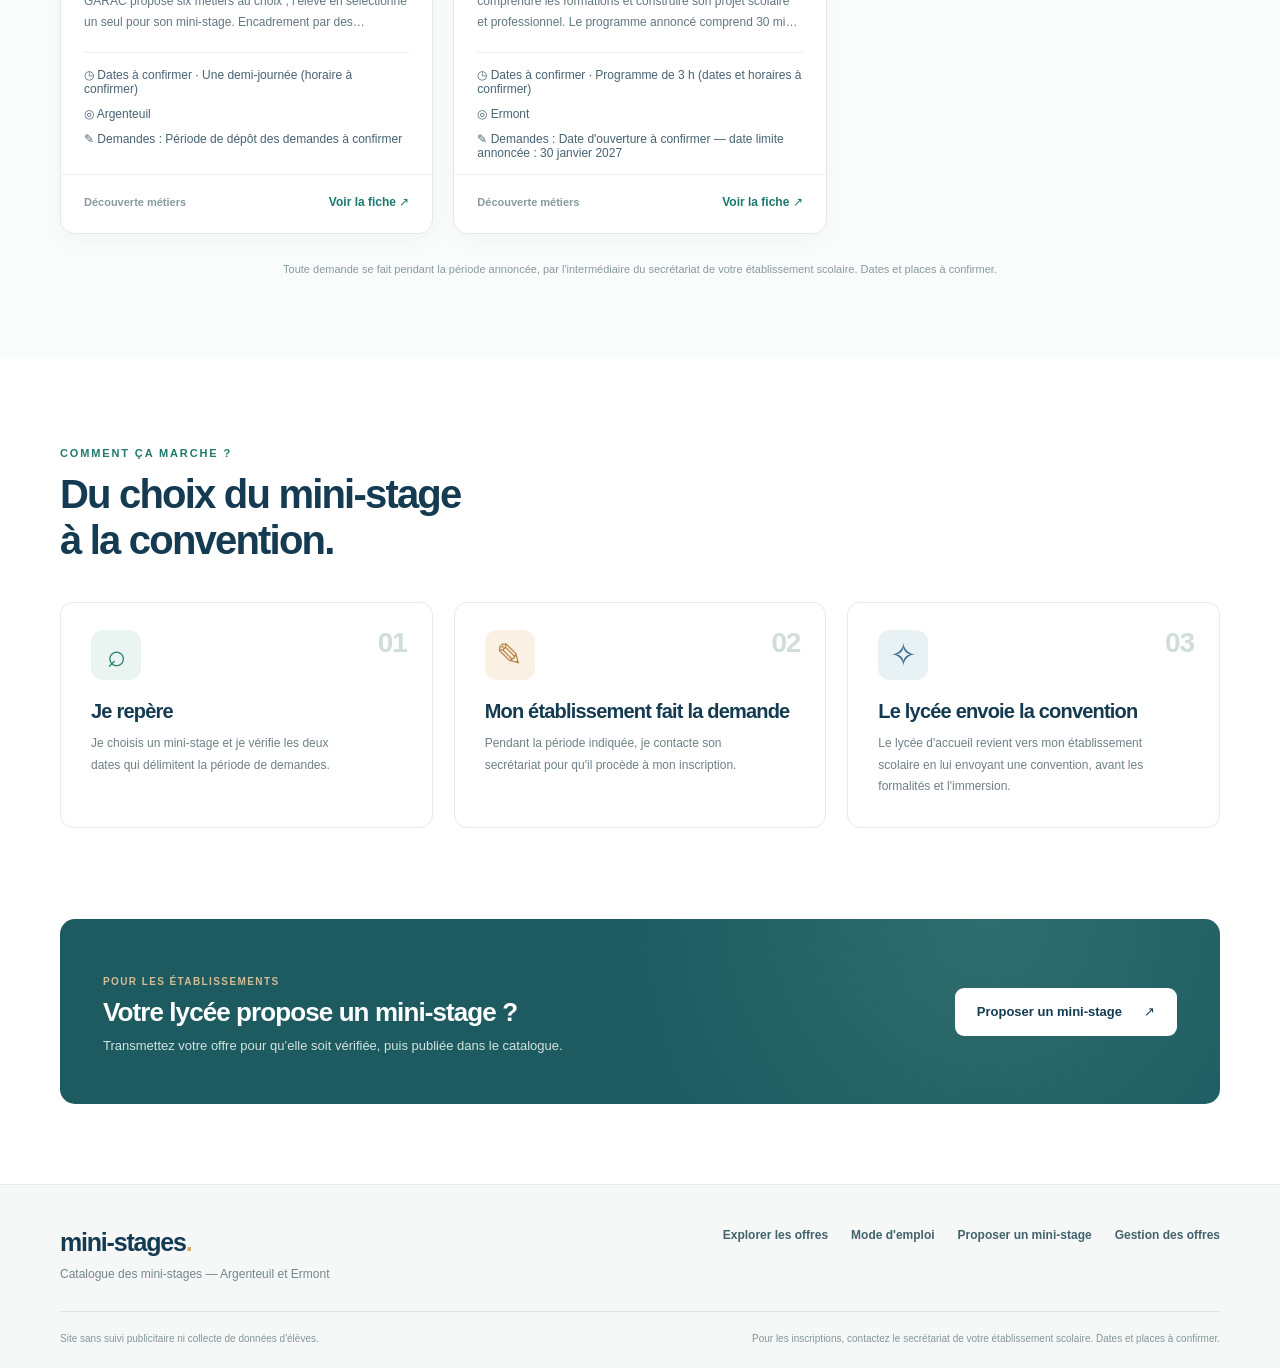
==== commit 49dd273d: "Ajouter le feu rouge-vert et la proposition de mini-stages" ====
--- a/index.html
+++ b/index.html
@@ -28,9 +28,9 @@
       <nav class="main-nav" aria-label="Navigation principale">
         <a href="#offres">Les mini-stages</a>
         <a href="#mode-emploi">Comment ça marche</a>
-        <a class="nav-manage" href="admin.html">Gérer les offres <span aria-hidden="true">↗</span></a>
+        <a class="nav-manage" href="proposer.html">Proposer un mini-stage <span aria-hidden="true">↗</span></a>
       </nav>
-      <a class="mobile-nav-link" href="#offres">Explorer <span aria-hidden="true">↓</span></a>
+      <a class="mobile-nav-link" href="proposer.html">Proposer un mini-stage <span aria-hidden="true">↗</span></a>
     </div>
   </header>
 
@@ -92,7 +92,7 @@
             <div class="filter-select"><label for="domainFilter">Domaine</label><select id="domainFilter"><option value="">Tous les domaines</option></select></div>
             <div class="filter-select"><label for="cityFilter">Commune</label><select id="cityFilter"><option value="">Toutes les communes</option></select></div>
             <div class="filter-select"><label for="monthFilter">Période</label><select id="monthFilter"><option value="">Toutes les périodes</option></select></div>
-            <div class="filter-select"><label for="statusFilter">Disponibilité</label><select id="statusFilter"><option value="all">Toutes les offres</option><option value="open">Période de demandes ouverte</option><option value="upcoming">À venir</option></select></div>
+            <div class="filter-select"><label for="statusFilter">Disponibilité</label><select id="statusFilter"><option value="all">Toutes les offres</option><option value="open">🟢 Inscription possible</option><option value="upcoming">À venir</option></select></div>
           </div>
         </div>
 
@@ -120,10 +120,10 @@
       </div>
     </section>
 
-    <section class="help-section"><div class="container"><div class="help-card"><div><span class="help-kicker">POUR LES ÉTABLISSEMENTS</span><h2>Vous proposez des mini-stages ?</h2><p>Ajoutez ou actualisez les offres de votre lycée à l'aide de l'outil de gestion.</p></div><a class="button button-light" href="admin.html">Accéder à la gestion <span aria-hidden="true">↗</span></a></div></div></section>
+    <section class="help-section"><div class="container"><div class="help-card"><div><span class="help-kicker">POUR LES ÉTABLISSEMENTS</span><h2>Votre lycée propose un mini-stage ?</h2><p>Transmettez votre offre pour qu’elle soit vérifiée, puis publiée dans le catalogue.</p></div><a class="button button-light" href="proposer.html">Proposer un mini-stage <span aria-hidden="true">↗</span></a></div></div></section>
   </main>
 
-  <footer class="site-footer"><div class="container footer-main"><div><strong>mini-stages<span class="brand-dot">.</span></strong><p id="footerOrg">Un outil pour l'orientation des élèves du secteur.</p></div><div class="footer-links"><a href="#offres">Explorer les offres</a><a href="#mode-emploi">Mode d'emploi</a><a href="admin.html">Gestion des offres</a><a id="contactLink" href="#" hidden>Contacter la coordination</a></div></div><div class="container footer-bottom"><span>Site sans suivi publicitaire ni collecte de données d'élèves.</span><span id="footerNotice">Pour les inscriptions, contactez le secrétariat de votre établissement scolaire.</span></div></footer>
+  <footer class="site-footer"><div class="container footer-main"><div><strong>mini-stages<span class="brand-dot">.</span></strong><p id="footerOrg">Un outil pour l'orientation des élèves du secteur.</p></div><div class="footer-links"><a href="#offres">Explorer les offres</a><a href="#mode-emploi">Mode d'emploi</a><a href="proposer.html">Proposer un mini-stage</a><a href="admin.html">Gestion des offres</a><a id="contactLink" href="#" hidden>Contacter la coordination</a></div></div><div class="container footer-bottom"><span>Site sans suivi publicitaire ni collecte de données d'élèves.</span><span id="footerNotice">Pour les inscriptions, contactez le secrétariat de votre établissement scolaire.</span></div></footer>
 
   <dialog id="detailDialog" class="detail-dialog" aria-labelledby="detailTitle"><div id="detailContent"></div></dialog>
 </body>
--- a/styles.css
+++ b/styles.css
@@ -17,3 +17,15 @@
 @media(max-width:760px){.container{width:min(100% - 34px,580px)}.nav-inner{min-height:74px}.brand-mark{width:41px;height:41px}.brand-text strong{font-size:22px}.brand-text small{font-size:9px}.main-nav{display:none}.mobile-nav-link{display:block}.hero-grid{grid-template-columns:1fr;gap:0}.hero{min-height:0}.hero-copy{padding:56px 0 20px}.hero h1{font-size:clamp(38px,9.7vw,52px);max-width:550px}.hero-copy>p{font-size:14px;max-width:480px}.hero-art{height:290px;transform:scale(.72);transform-origin:top center;margin-top:-5px;margin-bottom:-54px}.art-card-main{top:5px}.art-card-back{top:30px;right:7%}.art-sticker{bottom:36px;left:5%}.highlights-grid{grid-template-columns:1fr;gap:13px;padding:25px 0}.highlight,.highlight:first-child,.highlight:last-child{justify-content:flex-start;border:0}.highlight-icon{width:38px;height:38px}.listing-section{padding:58px 0}.section-heading{align-items:start}.section-count strong{font-size:35px}.section-count span{font-size:10px}.section-heading p{font-size:12px}.filter-row{grid-template-columns:repeat(2,minmax(0,1fr))}.cards-grid{grid-template-columns:1fr}.stage-card h3{min-height:0}.card-description{min-height:0}.steps-section{padding:62px 0}.steps-grid{grid-template-columns:1fr;gap:12px}.step{min-height:0}.help-section{padding-bottom:58px}.help-card{padding:30px;flex-direction:column;align-items:start}.footer-main{flex-direction:column}.footer-links{row-gap:13px}.footer-bottom{flex-direction:column;gap:8px}.admin-top{padding:42px 0}.admin-layout{grid-template-columns:1fr;padding-top:24px}.admin-panel{padding:23px}.admin-sidebar{order:-1}.admin-sidebar .admin-panel:first-child{display:none}}
 @media(max-width:450px){.container{width:calc(100% - 28px)}.hero-copy{padding-top:44px}.hero h1{font-size:39px}.hero-art{transform:scale(.68);margin-top:-14px}.eyebrow{font-size:10px}.section-heading{flex-direction:column;gap:13px}.section-count{align-self:start}.section-count strong{font-size:30px}.section-count span br{display:none}.desktop-only{display:none}.filter-row{grid-template-columns:1fr}.filter-panel{padding:14px}.detail-info{grid-template-columns:1fr}.detail-header,.detail-body{padding-left:20px;padding-right:20px}.admin-form{grid-template-columns:1fr}.record-item{align-items:start;flex-direction:column}.record-buttons{align-self:end}.hero-art{height:250px;margin-bottom:-47px}.art-card-back{right:-6%}}
 @media(prefers-reduced-motion:reduce){html{scroll-behavior:auto}*,*:before,*:after{transition:none!important}}
+
+/* Procédure de demande : mise en avant, accessible sur mobile. */
+.request-notice{background:#fafcfc;padding:28px 0 0}.request-notice-inner{display:grid;grid-template-columns:minmax(220px,0.8fr) minmax(0,1.4fr);gap:34px;padding:28px 32px;border:1px solid #cddfdd;border-radius:17px;background:#edf7f5}.request-notice h2{font-size:clamp(22px,2.5vw,30px);line-height:1.18;margin:0}.request-notice p{font-size:14px;line-height:1.6;margin:0 0 12px}.request-notice p:last-child{margin-bottom:0}@media(max-width:750px){.request-notice-inner{grid-template-columns:1fr;gap:16px;padding:23px 21px}.request-notice{padding-top:18px}}
+
+/* Indicateur visuel de l'état des inscriptions : couleur + libellé accessible. */
+.tag.status{display:inline-flex;align-items:center;gap:7px;border-radius:999px;padding:8px 11px;background:#f1f3f4;color:#57636b;border:1px solid #d6dfe3;font-weight:800}
+.tag.status::before{content:"";display:inline-block;flex:none;height:10px;width:10px;border-radius:50%;background:#89959c;box-shadow:0 0 0 2px #fff}
+.tag.status.open{background:#e2f6e9;color:#17643b;border-color:#9aceaf}
+.tag.status.open::before{background:#168343}
+.tag.status.closed,.tag.status.past,.tag.status.full{background:#fde8e6;color:#9b2525;border-color:#edb4af}
+.tag.status.closed::before,.tag.status.past::before,.tag.status.full::before{background:#d42c2c}
+.tag.status.upcoming{background:#f2f4f5;color:#57636b;border-color:#d6dfe3}
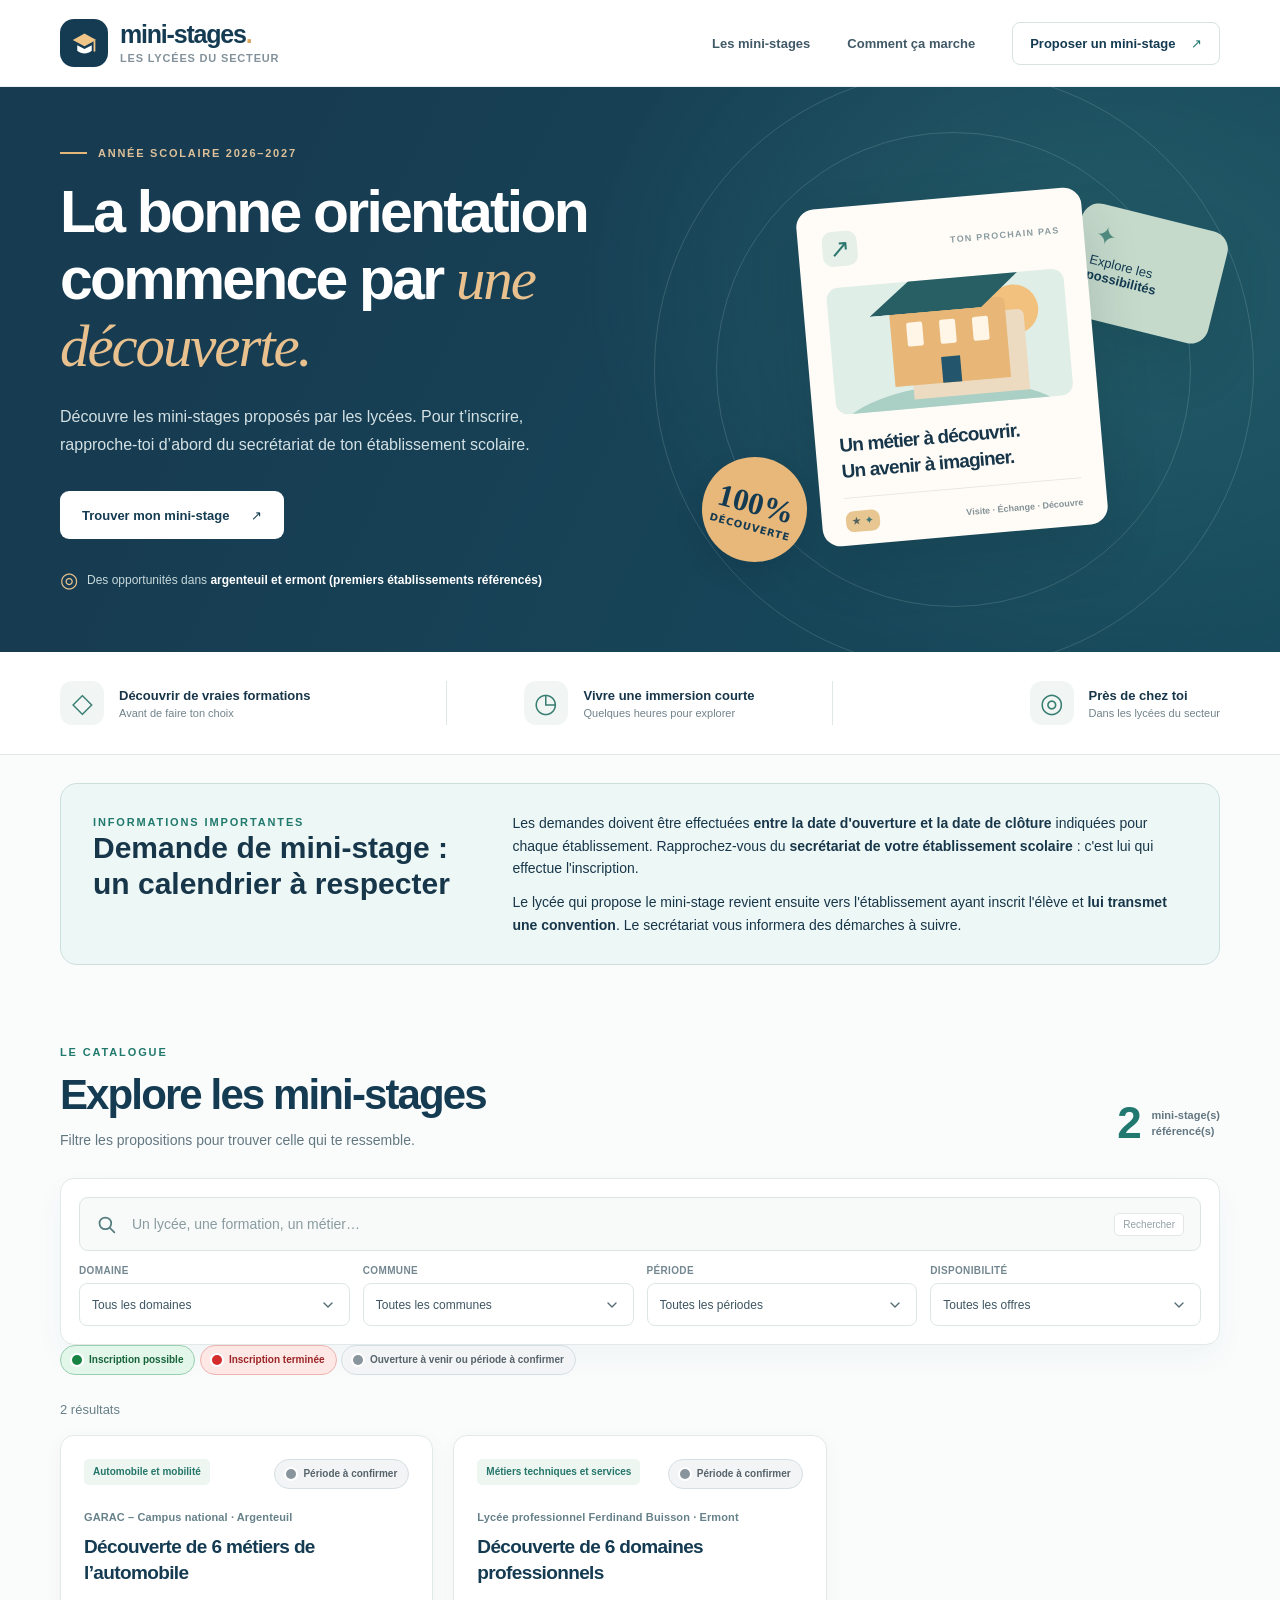
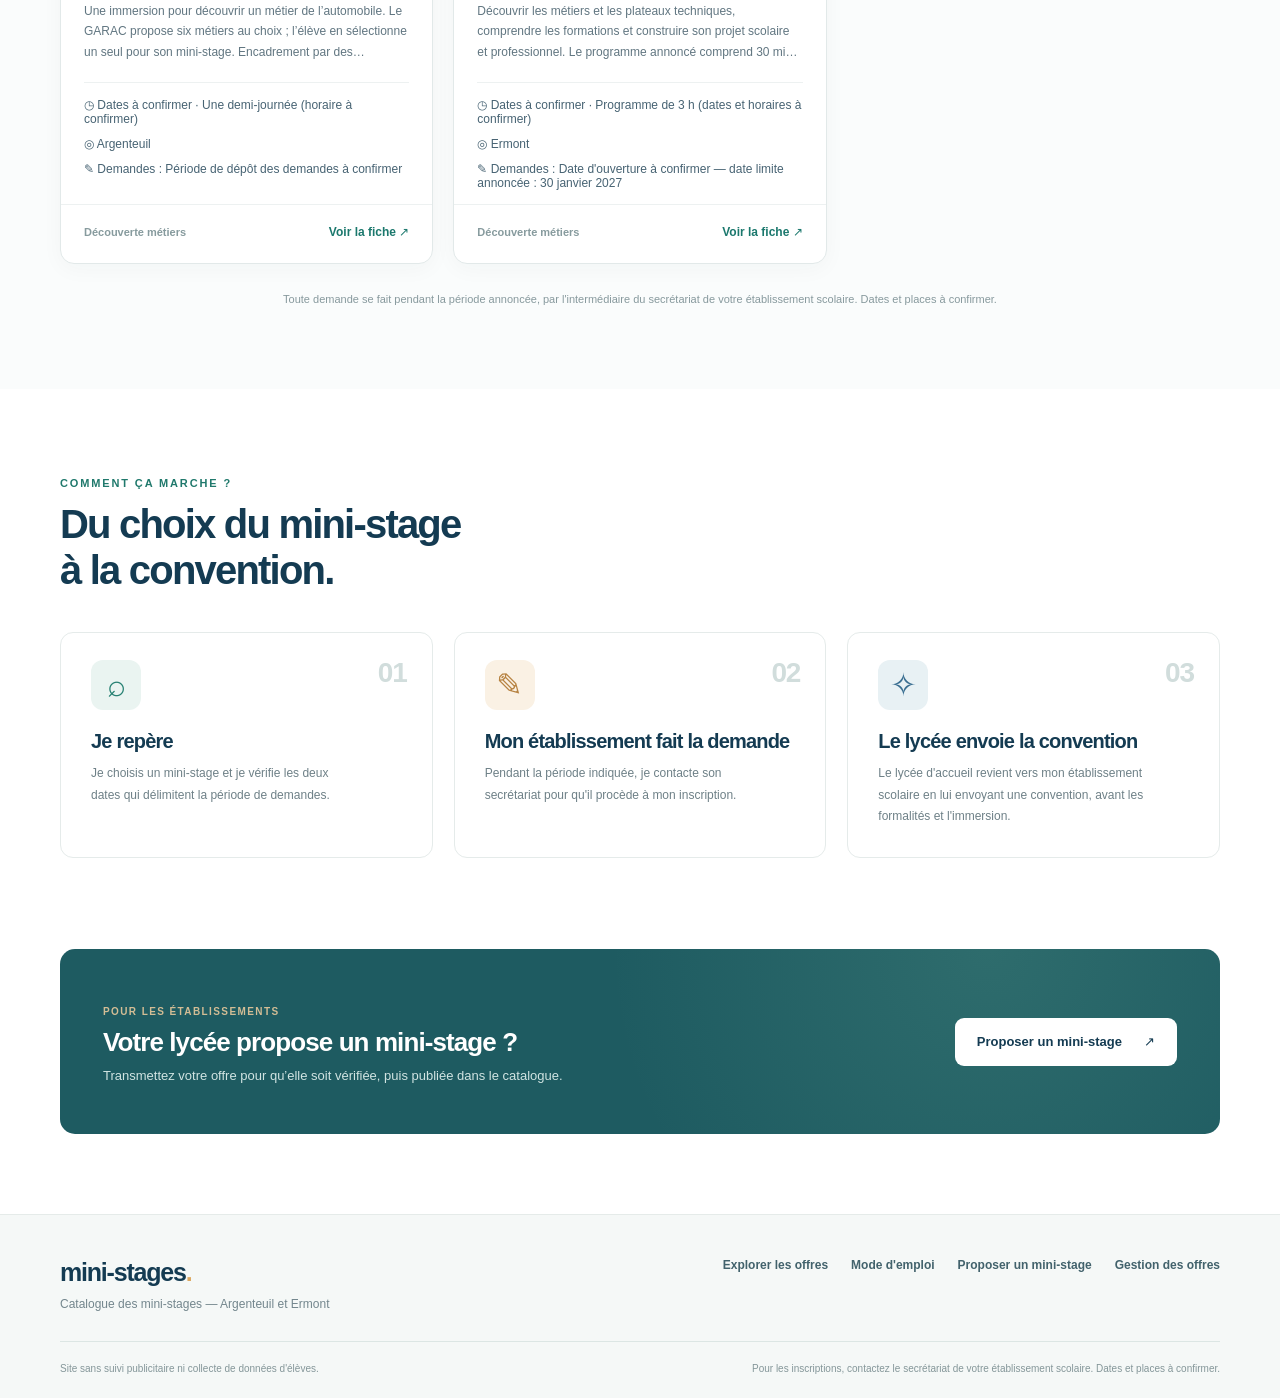
==== commit 32ebd406: "Afficher la légende des feux rouge et vert" ====
--- a/index.html
+++ b/index.html
@@ -96,6 +96,12 @@
           </div>
         </div>
 
+        <div class="status-legend" aria-label="Légende des inscriptions">
+          <span class="tag status open">Inscription possible</span>
+          <span class="tag status closed">Inscription terminée</span>
+          <span class="tag status upcoming">Ouverture à venir ou période à confirmer</span>
+        </div>
+
         <div class="results-header"><p id="resultsLabel" aria-live="polite">Chargement des mini-stages…</p><button type="button" class="clear-filters" id="clearFilters" hidden>Effacer les filtres <span aria-hidden="true">↗</span></button></div>
         <div id="cardsGrid" class="cards-grid" aria-live="polite" aria-busy="true"></div>
         <div id="emptyState" class="empty-state" hidden>
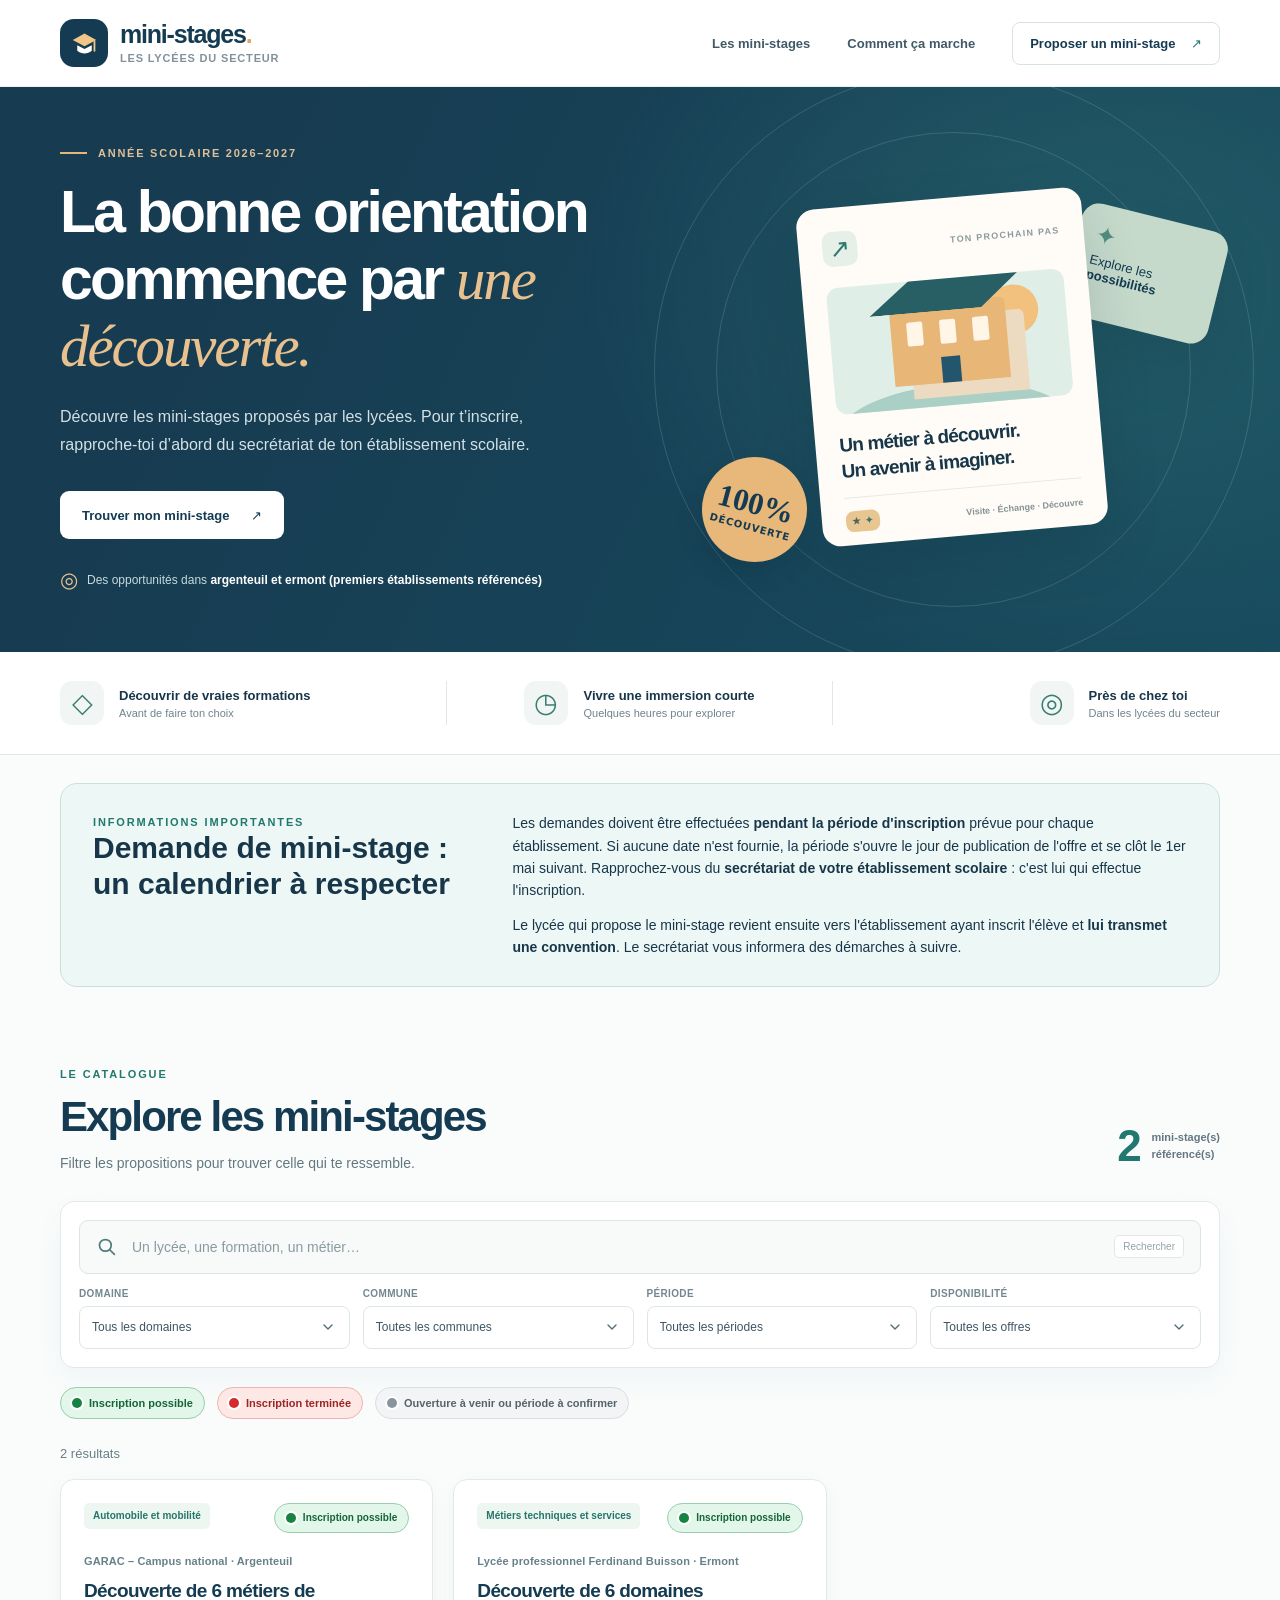
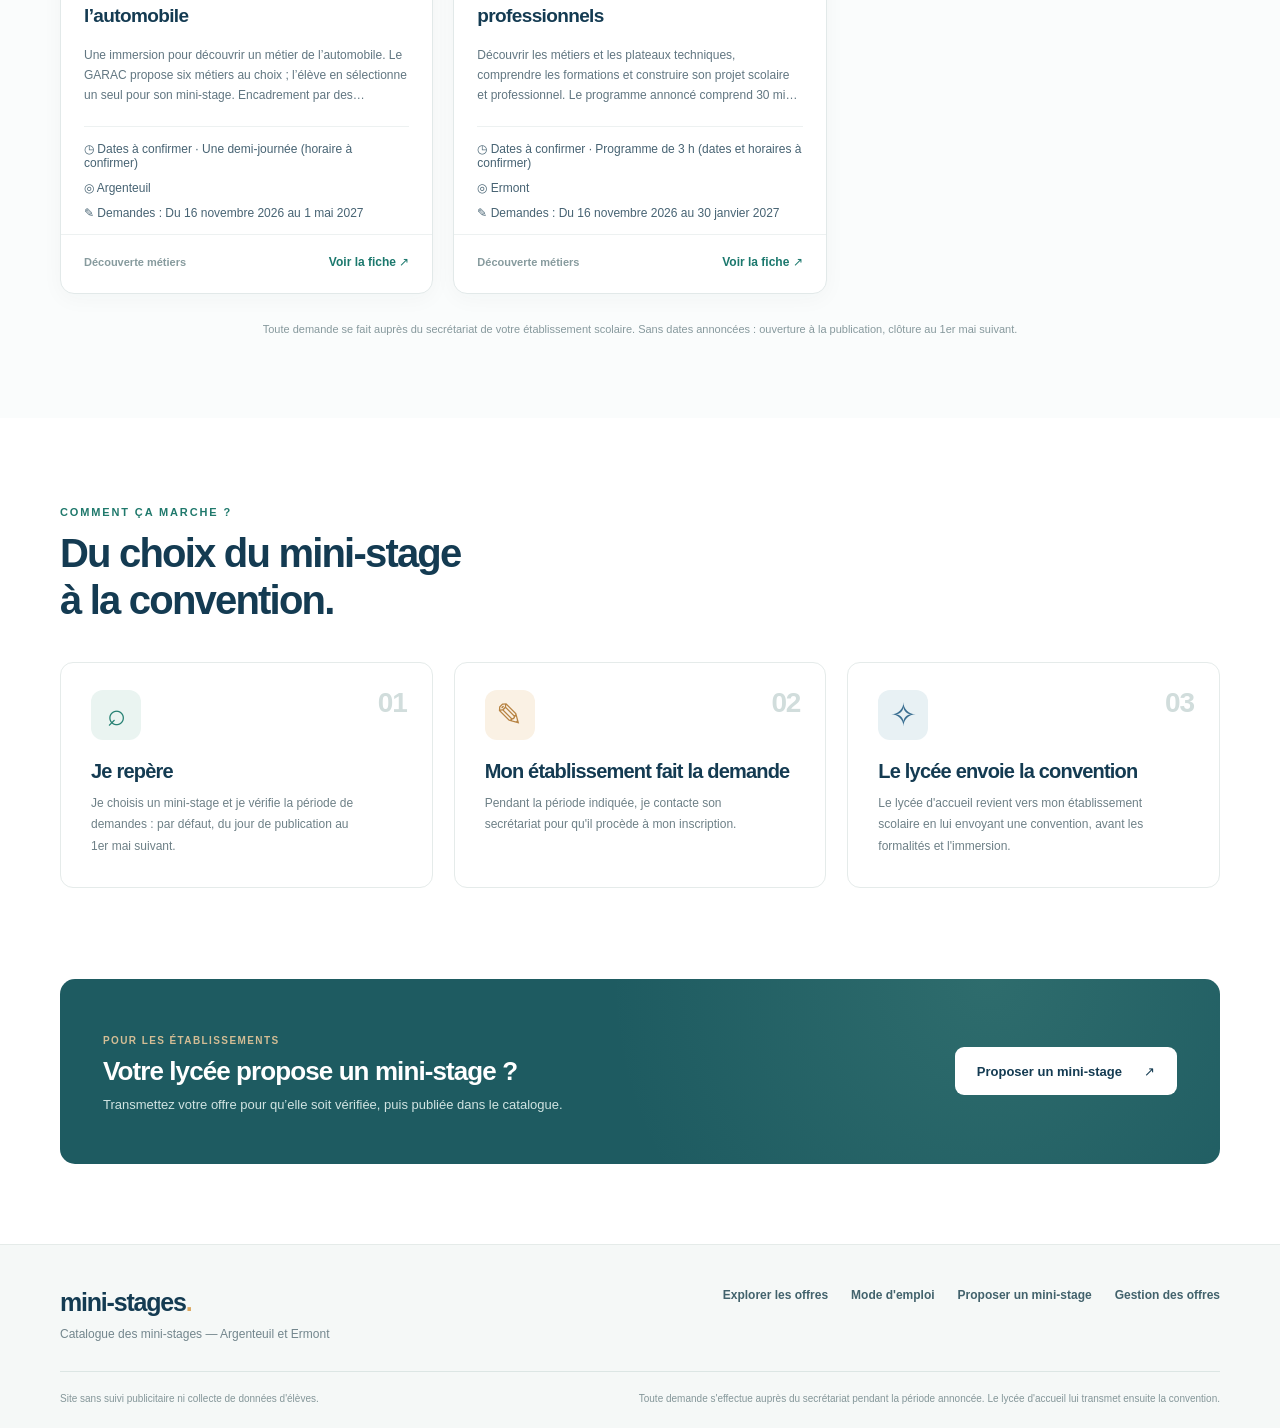
==== commit 73110fdc: "Préciser les dates d'inscription appliquées automatiquement" ====
--- a/index.html
+++ b/index.html
@@ -70,7 +70,7 @@
     <section class="request-notice" aria-labelledby="requestNoticeTitle">
       <div class="container"><div class="request-notice-inner">
         <div><span class="section-kicker">INFORMATIONS IMPORTANTES</span><h2 id="requestNoticeTitle">Demande de mini-stage : un calendrier à respecter</h2></div>
-        <div><p>Les demandes doivent être effectuées <strong>entre la date d'ouverture et la date de clôture</strong> indiquées pour chaque établissement. Rapprochez-vous du <strong>secrétariat de votre établissement scolaire</strong> : c'est lui qui effectue l'inscription.</p><p>Le lycée qui propose le mini-stage revient ensuite vers l'établissement ayant inscrit l'élève et <strong>lui transmet une convention</strong>. Le secrétariat vous informera des démarches à suivre.</p></div>
+        <div><p>Les demandes doivent être effectuées <strong>pendant la période d'inscription</strong> prévue pour chaque établissement. Si aucune date n'est fournie, la période s'ouvre le jour de publication de l'offre et se clôt le 1er mai suivant. Rapprochez-vous du <strong>secrétariat de votre établissement scolaire</strong> : c'est lui qui effectue l'inscription.</p><p>Le lycée qui propose le mini-stage revient ensuite vers l'établissement ayant inscrit l'élève et <strong>lui transmet une convention</strong>. Le secrétariat vous informera des démarches à suivre.</p></div>
       </div></div>
     </section>
 
@@ -110,7 +110,7 @@
           <p id="emptyText">Les offres des lycées apparaîtront ici dès leur publication.</p>
           <div class="empty-actions"><button type="button" id="emptyReset" class="button button-dark" hidden>Réinitialiser les filtres</button><a id="demoLink" class="button button-outline" href="?demo=1">Découvrir le site en démonstration</a></div>
         </div>
-        <p class="data-note" id="dataNote">Toute demande se fait pendant la période annoncée, par l'intermédiaire du secrétariat de votre établissement scolaire. Dates et places à confirmer.</p>
+        <p class="data-note" id="dataNote">Toute demande se fait auprès du secrétariat de votre établissement scolaire. Sans dates annoncées : ouverture à la publication, clôture au 1er mai suivant.</p>
       </div>
     </section>
 
@@ -119,7 +119,7 @@
         <div class="section-kicker">COMMENT ÇA MARCHE ?</div>
         <h2 id="stepsHeading">Du choix du mini-stage<br>à la convention.</h2>
         <div class="steps-grid">
-          <article class="step"><span class="step-num">01</span><div class="step-pict" aria-hidden="true">⌕</div><h3>Je repère</h3><p>Je choisis un mini-stage et je vérifie les deux dates qui délimitent la période de demandes.</p></article>
+          <article class="step"><span class="step-num">01</span><div class="step-pict" aria-hidden="true">⌕</div><h3>Je repère</h3><p>Je choisis un mini-stage et je vérifie la période de demandes : par défaut, du jour de publication au 1er mai suivant.</p></article>
           <article class="step"><span class="step-num">02</span><div class="step-pict" aria-hidden="true">✎</div><h3>Mon établissement fait la demande</h3><p>Pendant la période indiquée, je contacte son secrétariat pour qu'il procède à mon inscription.</p></article>
           <article class="step"><span class="step-num">03</span><div class="step-pict" aria-hidden="true">✧</div><h3>Le lycée envoie la convention</h3><p>Le lycée d'accueil revient vers mon établissement scolaire en lui envoyant une convention, avant les formalités et l'immersion.</p></article>
         </div>
--- a/styles.css
+++ b/styles.css
@@ -29,3 +29,5 @@
 .tag.status.closed,.tag.status.past,.tag.status.full{background:#fde8e6;color:#9b2525;border-color:#edb4af}
 .tag.status.closed::before,.tag.status.past::before,.tag.status.full::before{background:#d42c2c}
 .tag.status.upcoming{background:#f2f4f5;color:#57636b;border-color:#d6dfe3}
+
+.status-legend{display:flex;flex-wrap:wrap;align-items:center;gap:10px 12px;margin:19px 0 5px}.status-legend .tag{font-size:11px;line-height:1.3}
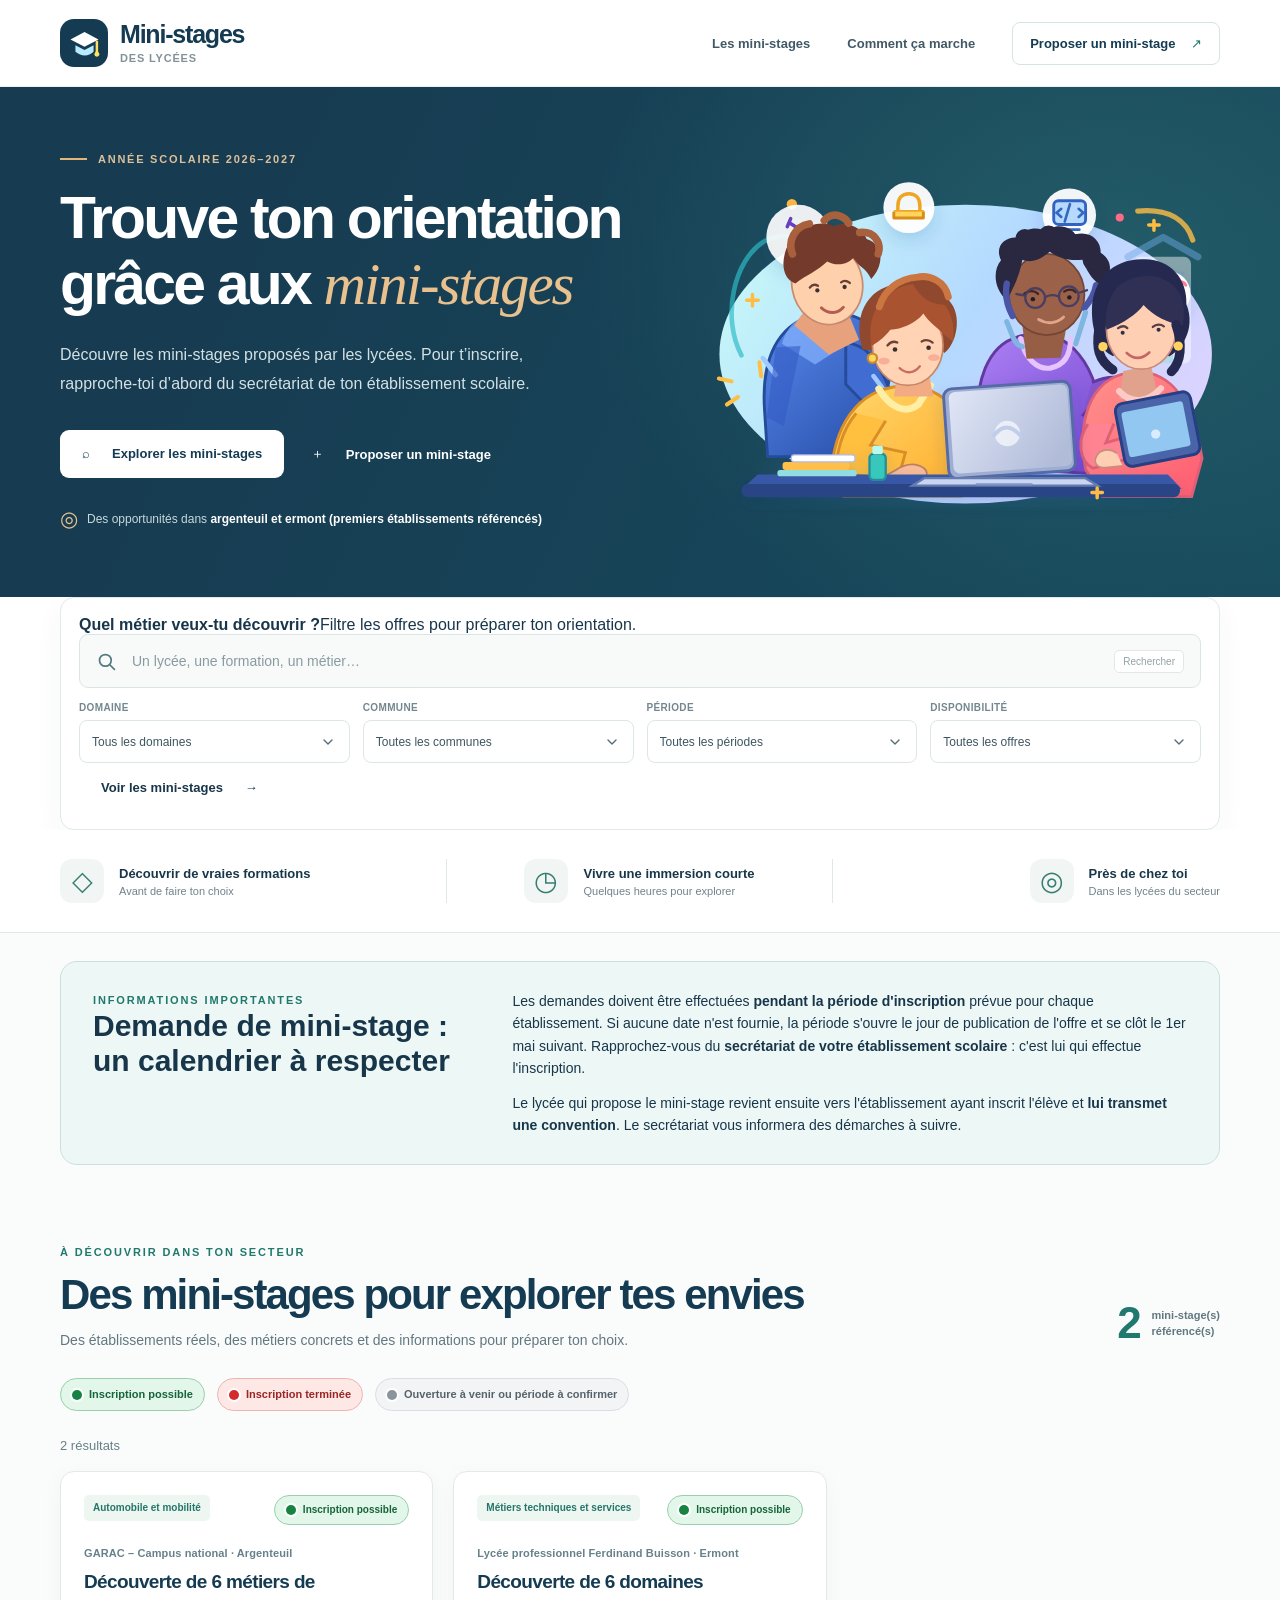
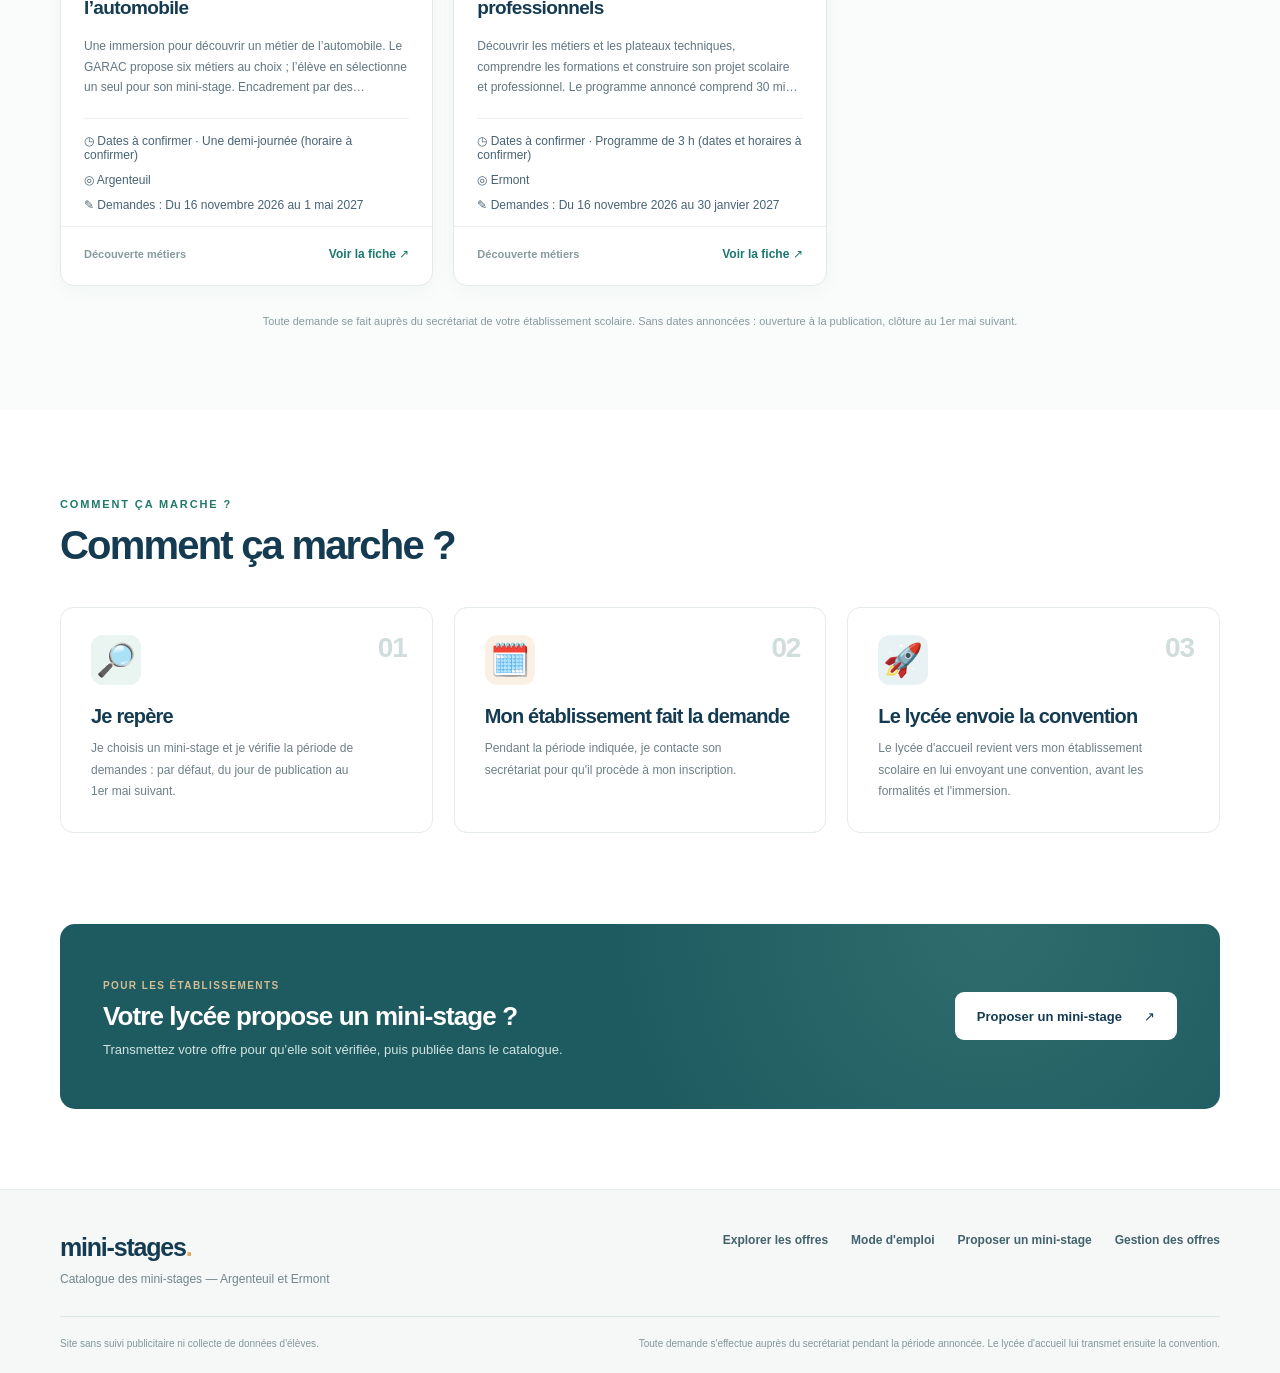
==== commit 2257831e: "Moderniser la page d’accueil avec illustration d’élèves fictifs, appels à l’action et filtres mis en" ====
--- a/index.html
+++ b/index.html
@@ -3,11 +3,12 @@
 <head>
   <meta charset="utf-8">
   <meta name="viewport" content="width=device-width, initial-scale=1">
-  <meta name="theme-color" content="#143b52">
+  <meta name="theme-color" content="#1642C6">
   <meta name="description" content="Trouver un mini-stage dans les lycées de son secteur : formations, dates, communes et modalités d'inscription.">
   <title>Mini-stages des lycées — Explorer, découvrir, choisir</title>
   <link rel="icon" href="assets/favicon.svg" type="image/svg+xml">
   <link rel="stylesheet" href="styles.css">
+  <link rel="stylesheet" href="theme-vibrant.css">
   <script src="app.js" defer></script>
 </head>
 <body>
@@ -21,9 +22,9 @@
     <div class="container nav-inner">
       <a href="./" class="brand" aria-label="Accueil des mini-stages">
         <span class="brand-mark" aria-hidden="true">
-          <svg width="29" height="29" viewBox="0 0 32 32" fill="none"><path d="M3 12 16 5l13 7-13 7L3 12Z" fill="#F0C587"/><path d="M8 18v6c5 4 11 4 16 0v-6l-8 4-8-4Z" fill="white"/><path d="M27 14v10" stroke="#F0C587" stroke-width="2" stroke-linecap="round"/></svg>
+          <svg width="33" height="33" viewBox="0 0 40 40" fill="none"><path d="M3 15 20 6l17 9-17 9L3 15Z" fill="#fff"/><path d="M9 22v8c7 6 16 6 22 0v-8l-11 6L9 22Z" fill="#B7E9FF"/><path d="M35 18v12" stroke="#FFE05D" stroke-width="3" stroke-linecap="round"/><circle cx="35" cy="33" r="3" fill="#FFE05D"/></svg>
         </span>
-        <span class="brand-text"><strong>mini-stages<span class="brand-dot">.</span></strong><small>Les lycées du secteur</small></span>
+        <span class="brand-text"><strong>Mini-stages</strong><small>des lycées</small></span>
       </a>
       <nav class="main-nav" aria-label="Navigation principale">
         <a href="#offres">Les mini-stages</a>
@@ -40,21 +41,38 @@
       <div class="container hero-grid">
         <div class="hero-copy">
           <div class="eyebrow"><span class="eyebrow-line"></span><span id="schoolYear">ANNÉE SCOLAIRE 2026–2027</span></div>
-          <h1 id="heroTitle">La bonne orientation commence par <em>une découverte.</em></h1>
+          <h1 id="heroTitle">Trouve ton orientation grâce aux <em>mini-stages</em></h1>
           <p id="heroIntro">Découvre les formations proposées par les lycées et vis une immersion pour préparer ton orientation.</p>
-          <a href="#offres" class="button button-light">Trouver mon mini-stage <span aria-hidden="true">↗</span></a>
+          <div class="hero-actions">
+            <a href="#recherche" class="button button-light"><span aria-hidden="true">⌕</span> Explorer les mini-stages</a>
+            <a href="proposer.html" class="button button-coral"><span aria-hidden="true">＋</span> Proposer un mini-stage</a>
+          </div>
           <div class="hero-location"><span aria-hidden="true">◎</span><span>Des opportunités dans <strong id="sectorName">votre secteur</strong></span></div>
         </div>
-        <div class="hero-art" aria-hidden="true">
-          <div class="hero-orbit hero-orbit-one"></div><div class="hero-orbit hero-orbit-two"></div>
-          <div class="art-card art-card-back"><span class="art-card-icon">✦</span><span>Explore les<br><strong>possibilités</strong></span></div>
-          <div class="art-card art-card-main">
-            <div class="art-card-top"><span class="art-icon">↗</span><span class="art-label">TON PROCHAIN PAS</span></div>
-            <div class="art-illustration"><span class="illus-building"><i></i><i></i><i></i><b></b></span><span class="illus-sun"></span></div>
-            <strong>Un métier à découvrir.<br>Un avenir à imaginer.</strong>
-            <div class="art-card-bottom"><span class="mini-avatars">★ <span>✦</span></span><span>Visite · Échange · Découvre</span></div>
+        <div class="hero-art">
+          <img class="hero-illustration" src="assets/hero-orientation.svg" width="920" height="610"
+               alt="Illustration de quatre élèves fictifs explorant ensemble des métiers avec un ordinateur et une tablette.">
+        </div>
+      </div>
+    </section>
+
+    <section class="quick-search" id="recherche" aria-label="Rechercher un mini-stage">
+      <div class="container">
+        <div class="filter-panel">
+          <div class="filter-head"><strong>Quel métier veux-tu découvrir ?</strong><span>Filtre les offres pour préparer ton orientation.</span></div>
+          <div class="search-field">
+            <span class="search-icon" aria-hidden="true"><svg viewBox="0 0 24 24" width="21" height="21" fill="none" stroke="currentColor" stroke-width="2" stroke-linecap="round"><circle cx="10.7" cy="10.7" r="6.7"/><path d="m16 16 5 5"/></svg></span>
+            <label class="sr-only" for="searchInput">Rechercher un lycée, une formation ou un mot-clé</label>
+            <input type="search" id="searchInput" placeholder="Un lycée, une formation, un métier…" autocomplete="off">
+            <kbd class="desktop-only">Rechercher</kbd>
           </div>
-          <div class="art-sticker">100%<small> découverte</small></div>
+          <div class="filter-row">
+            <div class="filter-select"><label for="domainFilter">Domaine</label><select id="domainFilter"><option value="">Tous les domaines</option></select></div>
+            <div class="filter-select"><label for="cityFilter">Commune</label><select id="cityFilter"><option value="">Toutes les communes</option></select></div>
+            <div class="filter-select"><label for="monthFilter">Période</label><select id="monthFilter"><option value="">Toutes les périodes</option></select></div>
+            <div class="filter-select"><label for="statusFilter">Disponibilité</label><select id="statusFilter"><option value="all">Toutes les offres</option><option value="open">🟢 Inscription possible</option><option value="upcoming">À venir</option></select></div>
+          </div>
+          <a class="button filter-submit" href="#offres">Voir les mini-stages <span aria-hidden="true">→</span></a>
         </div>
       </div>
     </section>
@@ -77,24 +95,11 @@
     <section class="listing-section" id="offres" aria-labelledby="offersHeading">
       <div class="container">
         <div class="section-heading">
-          <div><div class="section-kicker">LE CATALOGUE</div><h2 id="offersHeading">Explore les mini-stages</h2><p>Filtre les propositions pour trouver celle qui te ressemble.</p></div>
+          <div><div class="section-kicker">À DÉCOUVRIR DANS TON SECTEUR</div><h2 id="offersHeading">Des mini-stages pour <span class="accent-underline">explorer tes envies</span></h2><p>Des établissements réels, des métiers concrets et des informations pour préparer ton choix.</p></div>
           <div class="section-count" aria-live="polite"><strong id="totalCount">—</strong><span>mini-stage(s)<br>référencé(s)</span></div>
         </div>
 
-        <div class="filter-panel">
-          <div class="search-field">
-            <span class="search-icon" aria-hidden="true"><svg viewBox="0 0 24 24" width="21" height="21" fill="none" stroke="currentColor" stroke-width="2" stroke-linecap="round"><circle cx="10.7" cy="10.7" r="6.7"/><path d="m16 16 5 5"/></svg></span>
-            <label class="sr-only" for="searchInput">Rechercher un lycée, une formation ou un mot-clé</label>
-            <input type="search" id="searchInput" placeholder="Un lycée, une formation, un métier…" autocomplete="off">
-            <kbd class="desktop-only">Rechercher</kbd>
-          </div>
-          <div class="filter-row">
-            <div class="filter-select"><label for="domainFilter">Domaine</label><select id="domainFilter"><option value="">Tous les domaines</option></select></div>
-            <div class="filter-select"><label for="cityFilter">Commune</label><select id="cityFilter"><option value="">Toutes les communes</option></select></div>
-            <div class="filter-select"><label for="monthFilter">Période</label><select id="monthFilter"><option value="">Toutes les périodes</option></select></div>
-            <div class="filter-select"><label for="statusFilter">Disponibilité</label><select id="statusFilter"><option value="all">Toutes les offres</option><option value="open">🟢 Inscription possible</option><option value="upcoming">À venir</option></select></div>
-          </div>
-        </div>
+
 
         <div class="status-legend" aria-label="Légende des inscriptions">
           <span class="tag status open">Inscription possible</span>
@@ -117,11 +122,11 @@
     <section class="steps-section" id="mode-emploi" aria-labelledby="stepsHeading">
       <div class="container">
         <div class="section-kicker">COMMENT ÇA MARCHE ?</div>
-        <h2 id="stepsHeading">Du choix du mini-stage<br>à la convention.</h2>
+        <h2 id="stepsHeading">Comment ça <span class="accent-underline">marche ?</span></h2>
         <div class="steps-grid">
-          <article class="step"><span class="step-num">01</span><div class="step-pict" aria-hidden="true">⌕</div><h3>Je repère</h3><p>Je choisis un mini-stage et je vérifie la période de demandes : par défaut, du jour de publication au 1er mai suivant.</p></article>
-          <article class="step"><span class="step-num">02</span><div class="step-pict" aria-hidden="true">✎</div><h3>Mon établissement fait la demande</h3><p>Pendant la période indiquée, je contacte son secrétariat pour qu'il procède à mon inscription.</p></article>
-          <article class="step"><span class="step-num">03</span><div class="step-pict" aria-hidden="true">✧</div><h3>Le lycée envoie la convention</h3><p>Le lycée d'accueil revient vers mon établissement scolaire en lui envoyant une convention, avant les formalités et l'immersion.</p></article>
+          <article class="step"><span class="step-num">01</span><div class="step-pict" aria-hidden="true">🔎</div><h3>Je repère</h3><p>Je choisis un mini-stage et je vérifie la période de demandes : par défaut, du jour de publication au 1er mai suivant.</p></article>
+          <article class="step"><span class="step-num">02</span><div class="step-pict" aria-hidden="true">🗓️</div><h3>Mon établissement fait la demande</h3><p>Pendant la période indiquée, je contacte son secrétariat pour qu'il procède à mon inscription.</p></article>
+          <article class="step"><span class="step-num">03</span><div class="step-pict" aria-hidden="true">🚀</div><h3>Le lycée envoie la convention</h3><p>Le lycée d'accueil revient vers mon établissement scolaire en lui envoyant une convention, avant les formalités et l'immersion.</p></article>
         </div>
       </div>
     </section>
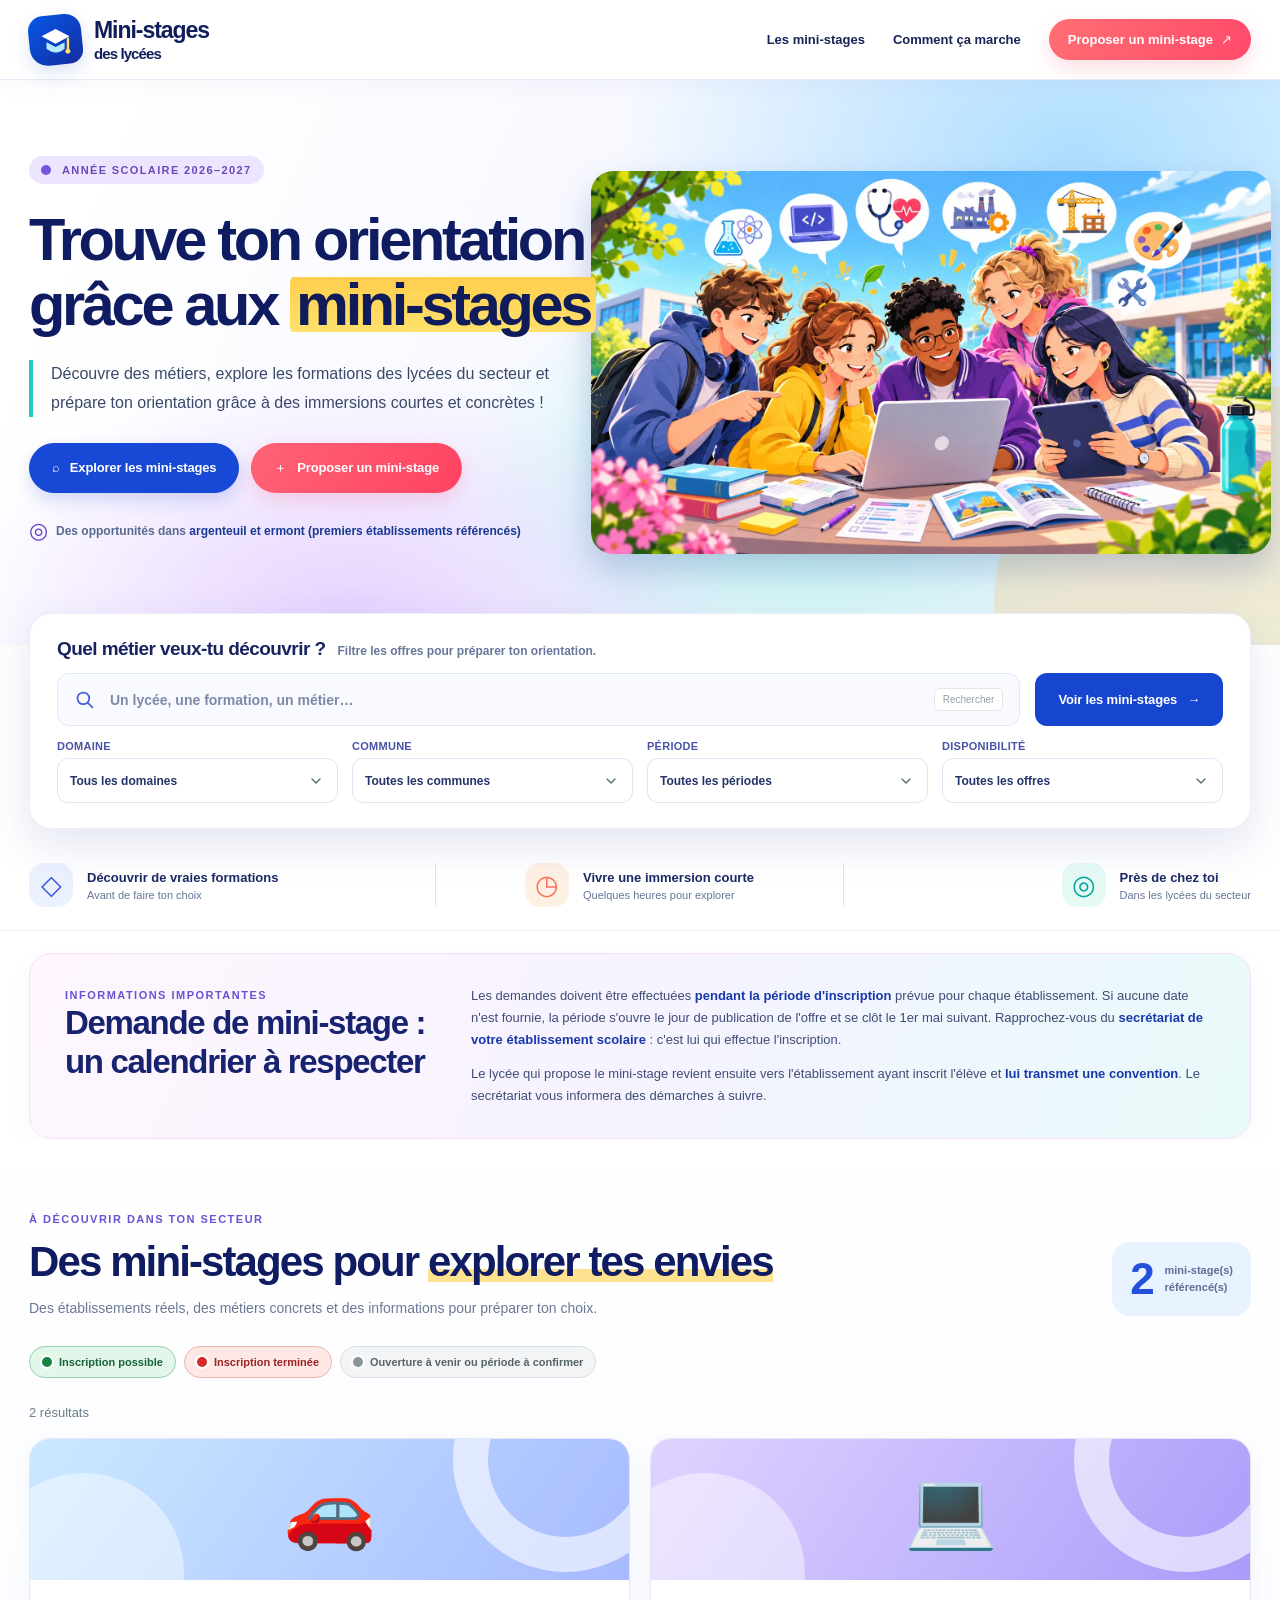
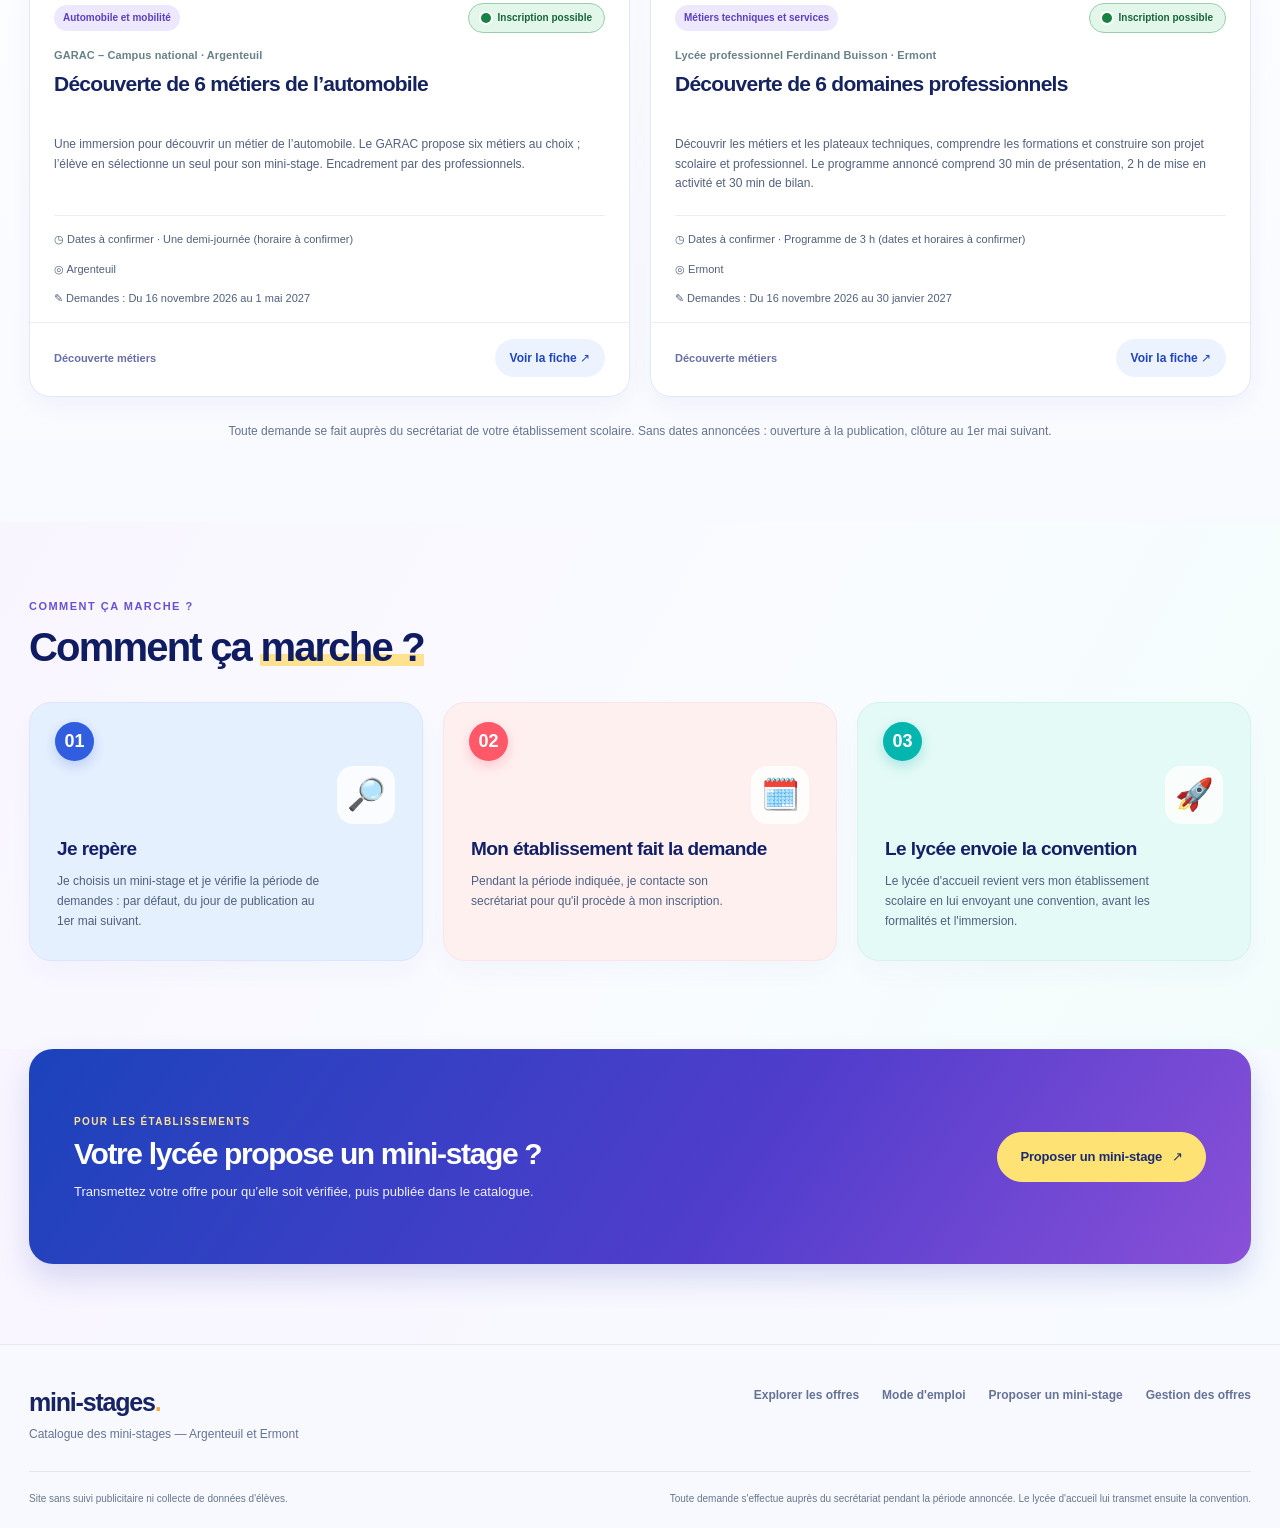
==== commit 91e750a9: "Remplacer l'illustration de la page d'accueil par l'image fournie" ====
--- a/index.html
+++ b/index.html
@@ -50,8 +50,8 @@
           <div class="hero-location"><span aria-hidden="true">◎</span><span>Des opportunités dans <strong id="sectorName">votre secteur</strong></span></div>
         </div>
         <div class="hero-art">
-          <img class="hero-illustration" src="assets/hero-orientation.svg" width="920" height="610"
-               alt="Illustration de quatre élèves fictifs explorant ensemble des métiers avec un ordinateur et une tablette.">
+          <img class="hero-illustration hero-illustration-user" loading="eager" fetchpriority="high" decoding="async" src="assets/hero-orientation-lycees.webp" width="1672" height="941"
+               alt="Illustration de cinq élèves fictifs qui explorent ensemble leurs possibilités d’orientation autour d’un ordinateur et d’une tablette, avec des symboles de métiers.">
         </div>
       </div>
     </section>
--- a/theme-vibrant.css
+++ b/theme-vibrant.css
@@ -0,0 +1,245 @@
+/* Charte graphique dynamique Mini-stages 2026–2027
+   Refonte additive : conserve les composants, fonctions et contraintes de l'ancienne version. */
+:root{
+  --ink:#111D5B;
+  --navy:#142D8E;
+  --navy-deep:#111B61;
+  --muted:#556582;
+  --teal:#0AAFB7;
+  --accent:#FFD352;
+  --cream:#FFFCF4;
+  --wash:#F5F8FF;
+  --line:#E0E6F6;
+  --white:#fff;
+  --shadow:0 17px 45px rgba(28,50,122,.105);
+  --royal:#1749D6;
+  --coral:#FF5A6E;
+  --violet:#865DDE;
+  --sunny:#FFCA48;
+  --mint:#41CFBE;
+  font-family: "Trebuchet MS", Inter, ui-sans-serif, -apple-system, BlinkMacSystemFont,"Segoe UI",sans-serif;
+  color:var(--ink)
+}
+html{scroll-padding-top:95px}
+body{background:#fff;color:var(--ink)}
+::selection{background:#FFE18A;color:#172A79}
+a:focus-visible,button:focus-visible,input:focus-visible,select:focus-visible,textarea:focus-visible{outline:3px solid #FFBA38;outline-offset:3px}
+.container{width:min(1240px,calc(100% - 58px))}
+.site-header{position:relative;z-index:12;background:#fff;border-color:#E7ECFA;box-shadow:0 4px 22px rgba(43,61,132,.045)}
+.nav-inner{min-height:79px;gap:24px}
+.brand{gap:12px}
+.brand-mark{width:53px;height:50px;border-radius:15px 16px 14px 18px;background:linear-gradient(145deg,#0758E6,#142BA2);box-shadow:0 7px 18px #1A42BD26;transform:rotate(-6deg)}
+.brand-mark svg{transform:rotate(6deg)}
+.brand-text{line-height:1;gap:0}
+.brand-text strong{font-size:23px;letter-spacing:-1.05px;color:#111D5B}
+.brand-text small{margin-top:4px;font-size:15px;font-weight:850;line-height:1;letter-spacing:-.06em;text-transform:none;color:#111D5B}
+.brand-dot{color:#FFAA3D}
+.main-nav{gap:28px;font-size:13px}
+.main-nav>a:not(.nav-manage){color:#182455;transition:color .15s}
+.main-nav>a:not(.nav-manage):hover{color:var(--royal)}
+.nav-manage{display:inline-flex;align-items:center;gap:4px;background:linear-gradient(115deg,#FF6E73,#FF4A6A);border:0;color:#fff;border-radius:999px;padding:13px 19px;box-shadow:0 8px 20px #F64D6630;font-weight:850}
+.nav-manage:hover{background:linear-gradient(120deg,#F3546A,#DD3655);color:#fff}
+.nav-manage span{margin-left:4px;color:white}
+.mobile-nav-link{color:#1749D6}
+.hero{min-height:565px;isolation:isolate;background:#F8FBFF;color:#111D5B}
+.hero::before{content:"";position:absolute;inset:0;z-index:-1;background:
+ radial-gradient(ellipse 590px 370px at 84% 13%,rgba(137,210,255,.65),transparent 78%),
+ radial-gradient(ellipse 490px 310px at 27% 95%,rgba(216,180,255,.56),transparent 80%),
+ radial-gradient(ellipse 430px 290px at 62% 72%,rgba(133,247,228,.50),transparent 78%),
+ linear-gradient(113deg,#FFFFFF 9%,#F3F5FF 64%,#E8F8FF 100%)}
+.hero::after{content:"";position:absolute;right:-180px;bottom:-205px;width:460px;height:460px;border-radius:45%;background:#FFC76144;transform:rotate(-18deg);z-index:-1}
+.hero-grain{opacity:.33;inset:0;background-image:radial-gradient(#729DFF .75px,transparent .8px);background-size:23px 23px;mask-image:linear-gradient(90deg,transparent 12%,black 100%)}
+.hero-grid{grid-template-columns:minmax(0,1fr) minmax(0,1.15fr);gap:12px;align-items:center;min-height:565px}
+.hero-copy{padding:65px 0 90px;max-width:650px;position:relative;z-index:2}
+.eyebrow{color:#6C48BB;letter-spacing:.125em;font-size:11px;font-weight:900;display:inline-flex;padding:8px 12px;background:#EDE5FF;border-radius:999px;margin-bottom:23px}
+.eyebrow-line{width:10px;height:10px;border-radius:50%;background:#7855D9}
+.hero h1{font-size:clamp(37px,4.65vw,65px);line-height:1.095;font-weight:950;letter-spacing:-.056em;max-width:680px;color:#101C61;margin-bottom:23px}
+.hero h1 em{font:inherit;font-weight:950;letter-spacing:inherit;font-style:normal;color:#101B5A;background:linear-gradient(180deg,transparent 9%,#FFCE4E 9%,#FFE16D 91%,transparent 91%);-webkit-box-decoration-break:clone;box-decoration-break:clone;padding:0 .1em;border-radius:13px}
+.hero-copy>p{color:#3A4969;line-height:1.77;font-size:16px;max-width:520px;margin:0 0 26px;padding-left:18px;border-left:4px solid #27C9C8}
+.hero-actions{display:flex;flex-wrap:wrap;gap:12px}
+.button{border-radius:999px;min-height:50px;padding:13px 22px;font-weight:850;gap:10px;letter-spacing:-.012em;box-shadow:0 8px 20px transparent;transition:transform .18s,box-shadow .18s,background .18s}
+.button:hover{transform:translateY(-3px);box-shadow:0 10px 21px #1645B622}
+.hero-actions .button-light,.button-dark{background:#1749D6;color:#fff;border-color:#1749D6;box-shadow:0 8px 17px #1545C82A}
+.hero-actions .button-light:hover,.button-dark:hover{background:#103BBB;color:#fff}
+.button-coral{background:linear-gradient(120deg,#FF6375,#FF4362);color:white;box-shadow:0 8px 18px #FC49642D}
+.button-coral:hover{background:#E94461}
+.button-outline{border-color:#CDD7F2;color:#173991}
+.hero-location{margin-top:25px;color:#586A8F;font-weight:650;font-size:12px;gap:8px}
+.hero-location span:first-child{color:#6040CA;font-size:22px}
+.hero-location strong{color:#173991}
+.hero-art{height:535px;position:relative;display:flex;align-items:center;justify-content:center;transform:none!important;margin:0!important;min-width:0;z-index:1}
+.hero-illustration{display:block;width:min(115%,690px);max-width:none;height:auto;max-height:540px;object-fit:contain;filter:drop-shadow(0 12px 13px rgba(39,74,150,.07));transform:translate(12px,3px)}
+/* Filters are visually attached to the hero but retain their original DOM ids and JS. */
+.quick-search{position:relative;z-index:5;margin-top:-32px;background:transparent;padding:0 0 11px}
+.quick-search .filter-panel{display:grid;grid-template-columns:minmax(0,1fr) auto;gap:13px 15px;background:#fff;border:1px solid #ECEDF7;border-radius:22px;padding:24px 27px 25px;box-shadow:0 16px 45px rgba(43,71,159,.135)}
+.filter-head{grid-column:1/-1;display:flex;align-items:baseline;gap:12px;flex-wrap:wrap}
+.filter-head strong{font-size:19px;font-weight:950;letter-spacing:-.03em;color:#182360}
+.filter-head span{font-size:12px;color:#67769A;font-weight:600}
+.quick-search .search-field{grid-column:1;grid-row:2;height:53px;background:#F8FAFF;border:1px solid #E1E7F4;border-radius:12px}
+.quick-search .search-field:focus-within{outline:2px solid #A3A7FD;border-color:#6682E8}
+.search-icon{color:#455ED2}
+.search-field input{color:#192A70;font-weight:600}
+.search-field input::placeholder{color:#7E89A8}
+.quick-search .filter-submit{grid-column:2;grid-row:2;background:#1646D0;color:white;white-space:nowrap;border-radius:12px;padding:12px 22px;box-shadow:none}
+.quick-search .filter-submit:hover{background:#1036B4;color:white}
+.quick-search .filter-row{grid-column:1/-1;grid-row:3;display:grid;grid-template-columns:repeat(4,minmax(0,1fr));gap:14px;margin:1px 0 0}
+.filter-select label{font-size:11px;font-weight:900;color:#4A53A5;letter-spacing:.025em;margin-bottom:6px}
+.filter-select select{background-color:white;border:1px solid #DEE5F4;height:45px;border-radius:11px;color:#253469;font-weight:650}
+.highlights{background:#fff;border-color:#EAF0FA}
+.highlights-grid{padding:23px 0}
+.highlight{gap:14px}
+.highlight-icon{font-family:inherit;background:#ECF1FF;color:#3254D7;border-radius:15px;font-size:27px}
+.highlight:nth-child(2) .highlight-icon{background:#FFF0E4;color:#F67258}
+.highlight:nth-child(3) .highlight-icon{background:#E6FAF5;color:#06A79C}
+.highlight strong{color:#1B2964;font-size:13px}
+.highlight small{color:#657697;font-size:11px}
+.request-notice{background:#fff;padding:22px 0 0}
+.request-notice-inner{border:1px solid #F6DFF4;background:linear-gradient(115deg,#FFF6FE 0%,#F6F3FF 49%,#E8FAFA 100%);border-radius:23px;padding:31px 35px;grid-template-columns:minmax(240px,.7fr) 1.4fr;box-shadow:0 10px 28px #485FC30A}
+.request-notice h2{font-size:clamp(23px,2.6vw,33px);line-height:1.19;color:#17236E;letter-spacing:-.04em}
+.request-notice p{color:#3F4C76;font-size:13px;line-height:1.7}
+.request-notice p strong{color:#1838AA}
+.section-kicker{color:#6951D2;font-size:11px;letter-spacing:.135em}
+.listing-section{padding:74px 0 81px;background:linear-gradient(180deg,#fff 0%,#F8FAFF 100%)}
+.section-heading h2,.steps-section h2{color:#101C62;font-weight:930;letter-spacing:-.045em}
+.section-heading p{color:#6B7895}
+.accent-underline{background:linear-gradient(180deg,transparent 65%,#FFE290 65%,#FFE290 93%,transparent 93%);-webkit-box-decoration-break:clone;box-decoration-break:clone}
+.section-count{background:#E9F2FF;border-radius:18px;padding:12px 18px}
+.section-count strong{color:#2451DC}
+.section-count span{color:#5E6E95}
+.status-legend{margin:0 0 21px;gap:8px}
+.status-legend .tag{font-size:11px}
+.tag{border-radius:999px;background:#EEE8FF;color:#5C3FBE}
+.tag.status{padding:8px 12px}
+.cards-grid{grid-template-columns:repeat(auto-fit,minmax(min(100%,318px),1fr));gap:20px}
+.stage-card{border:1px solid #E4E8F6;border-radius:21px;overflow:hidden;box-shadow:0 8px 22px #263D9A0C;transition:transform .2s ease,box-shadow .2s ease;background:#fff}
+.stage-card:hover{transform:translateY(-5px);box-shadow:0 19px 35px #2E4A8E22}
+.card-visual{position:relative;display:grid;place-items:center;overflow:hidden;height:141px;font-size:75px;line-height:1;background:linear-gradient(120deg,#C1FAF3,#90DFF3);isolation:isolate}
+.card-visual::before{content:"";position:absolute;right:-49px;top:-92px;width:225px;height:225px;border:35px solid #FFF9;border-radius:50%;z-index:-1}
+.card-visual::after{content:"";position:absolute;left:-46px;bottom:-93px;width:200px;height:200px;border-radius:50%;background:#FFFFFF70;z-index:-1}
+.card-tone-coral .card-visual{background:linear-gradient(125deg,#FFE3CF,#FF91A3)}
+.card-tone-purple .card-visual{background:linear-gradient(125deg,#E1D3FF,#A99CFA)}
+.card-tone-blue .card-visual{background:linear-gradient(125deg,#CAE9FF,#A7BAFF)}
+.card-tone-yellow .card-visual{background:linear-gradient(125deg,#FFEDD0,#FFD572)}
+.card-tone-mint .card-visual{background:linear-gradient(125deg,#D4FFE9,#88E4CC)}
+.card-top{padding:23px 24px 15px}
+.card-badges{margin-bottom:14px;align-items:center;flex-wrap:wrap;min-height:23px}
+.card-badges>.tag:first-child{font-size:10px;font-weight:900}
+.stage-card h3{color:#15235F;font-size:21px;line-height:1.28;letter-spacing:-.035em;margin:0 0 12px}
+.card-description{color:#53617F;line-height:1.62;font-size:12px}
+.card-meta{border-top:1px solid #E9EEF8;margin-top:16px;padding-top:14px}
+.meta-line{color:#50607D;font-size:11px;line-height:1.65}
+.card-footer{border-top:1px solid #E9EDF8;padding:16px 24px 19px}
+.card-type{font-weight:800;color:#666FA7}
+.card-detail{background:#ECF3FF;border-radius:999px;color:#1F44BE;padding:12px 15px;font-size:12px;transition:background .2s}
+.card-detail:hover{background:#DCE7FF;text-decoration:none}
+.data-note{color:#657393;margin-top:25px;font-size:12px}
+.results-header{color:#26366F}
+.empty-state{background:linear-gradient(145deg,#F5FCFF,#F9F5FF);border:1px dashed #C7CEFF;border-radius:20px}
+.steps-section{background:linear-gradient(120deg,#F9F5FF,#F9FCFF 58%,#F2FDFB);padding:78px 0 88px}
+.steps-section h2{margin-bottom:31px}
+.steps-grid{gap:20px}
+.step{border:1px solid #DCE5FF;background:#E5F0FF;border-radius:22px;padding:29px 27px;box-shadow:0 12px 25px #304DC708;min-height:228px}
+.step:nth-child(2){background:#FFF0F0;border-color:#FCE3E7}
+.step:nth-child(3){background:#E4FAF6;border-color:#D4F3E9}
+.step-num{left:25px;right:auto;top:19px;width:39px;height:39px;border-radius:50%;background:#315DDF;color:white;display:grid;place-items:center;font-size:18px;letter-spacing:0;box-shadow:0 5px 13px #426ADD44}
+.step:nth-child(2) .step-num{background:#FF5969;box-shadow:0 5px 13px #FA557044}
+.step:nth-child(3) .step-num{background:#05B6AF;box-shadow:0 5px 13px #00B2AF44}
+.step-pict{margin:34px 0 12px auto;background:#fffC!important;border-radius:16px;font-size:31px;color:#1847C5!important;width:58px;height:58px}
+.step h3{color:#131F66;font-size:19px;line-height:1.32;letter-spacing:-.03em}
+.step p{color:#4F6081;line-height:1.67}
+.help-section{background:linear-gradient(120deg,#F9F5FF,#F7FBFF)}
+.help-card{border-radius:24px;background:linear-gradient(125deg,#1B43BB,#503DCC 58%,#8A50D8);min-height:215px;padding:35px 45px;box-shadow:0 15px 30px #2E3DB42B}
+.help-kicker{color:#FFE292}
+.help-card h2{font-size:30px;letter-spacing:-.045em}
+.help-card p{color:#F0F0FF;line-height:1.7}
+.help-card .button-light{background:#FFE274;color:#1C2B70;border-color:#FFE274}
+.help-card .button-light:hover{background:#FFCD45}
+.site-footer{background:#F8F9FF;border-color:#E4E9FA}
+.site-footer strong{color:#172362}
+.site-footer p,.footer-links{color:#657397}
+.footer-links a:hover{color:#184DD4}
+.footer-bottom{border-color:#E0E6F5;color:#66768E}
+.detail-header{background:linear-gradient(120deg,#EFF3FF,#E6FCFA)}
+.detail-header h2{color:#10216B}
+.detail-info strong,.detail-body h3{color:#14266E}
+/* Sub-pages and admin retain same brand treatment. */
+.admin-body{background:#F7F9FF}
+.admin-top{background:linear-gradient(120deg,#173DBD,#4F49CE 60%,#864BE0)}
+.admin-top .section-kicker{color:#FFDB69}
+.admin-top p{color:#F1F3FF}
+.admin-panel{border-color:#E1E6F5;border-radius:20px;box-shadow:0 8px 27px #263B9710}
+.admin-intro-note{background:#EAF5FF;color:#20366A;border-left-color:#35C3CF}
+.admin-form input,.admin-form select,.admin-form textarea{border-color:#DCE4F7}
+.proposal-main{background:linear-gradient(110deg,#F8F6FF,#F8FDFF)!important}
+.proposal-top h1{color:#111E64}
+.proposal-top h1 em{font-style:normal;background:#FFDB66;padding:0 .1em;border-radius:9px}
+.proposal-panel{border-color:#DFE6F6!important;box-shadow:0 11px 28px #213B8710!important}
+.proposal-side{background:#EAF9F7!important}
+.proposal-action{background:#1A48D2}
+.proposal-action:hover{background:#0F35B5}
+.proposal-notice{background:#E8F6FB;border-color:#1AB4C0}
+.proposal-field input:focus,.proposal-field select:focus,.proposal-field textarea:focus{outline:3px solid #BED3FF;border-color:#366BE3}
+@media(min-width:1000px){.hero-illustration{width:115%}.hero-grid{gap:0}}
+@media(max-width:1000px){
+  .nav-inner{gap:15px}
+  .main-nav{gap:15px}
+  .hero-grid{grid-template-columns:1.05fr .95fr}
+  .hero-copy{padding:62px 0 84px}
+  .hero h1{font-size:clamp(35px,4.9vw,54px)}
+  .hero-art{height:445px}
+  .hero-illustration{width:120%;max-height:470px}
+  .cards-grid{grid-template-columns:repeat(auto-fit,minmax(min(100%,280px),1fr))}
+}
+@media(max-width:750px){
+  .container{width:calc(100% - 34px)}
+  .nav-inner{min-height:68px}
+  .brand-mark{width:43px;height:42px}
+  .brand-text strong{font-size:20px}
+  .brand-text small{font-size:13px}
+  .main-nav{display:none}
+  .mobile-nav-link{display:inline-flex;background:#EAF1FF;padding:10px 12px;border-radius:100px;font-size:11px}
+  .hero{min-height:0}
+  .hero-grid{display:flex;flex-direction:column;gap:0;min-height:0}
+  .hero-copy{padding:44px 0 14px;max-width:640px;align-self:stretch}
+  .hero h1{font-size:clamp(35px,9vw,53px);line-height:1.13}
+  .hero-copy>p{font-size:14px;line-height:1.7}
+  .hero-actions{gap:9px}
+  .hero-actions .button{min-height:46px;padding:12px 17px;font-size:12px}
+  .hero-art{height:auto!important;min-height:0;max-height:none;transform:none!important;margin:0!important;display:block;width:100%}
+  .hero-illustration{width:min(100%,575px)!important;max-height:none;height:auto;transform:translateX(0);margin:0 auto;display:block}
+  .quick-search{margin-top:-15px}
+  .quick-search .filter-panel{padding:20px 18px;gap:12px;grid-template-columns:1fr}
+  .quick-search .filter-head{grid-column:1}
+  .filter-head strong{font-size:17px}
+  .quick-search .search-field{grid-row:2;grid-column:1}
+  .quick-search .filter-submit{grid-row:4;grid-column:1;width:100%;text-align:center}
+  .quick-search .filter-row{grid-row:3;grid-column:1;grid-template-columns:repeat(2,minmax(0,1fr));gap:12px}
+  .highlights-grid{grid-template-columns:1fr;gap:13px;padding:24px 0}
+  .highlight,.highlight:first-child,.highlight:last-child{justify-content:flex-start;border:0}
+  .request-notice-inner{grid-template-columns:1fr;gap:16px;padding:25px 24px}
+  .listing-section{padding:55px 0}
+  .steps-section{padding:61px 0}
+  .steps-grid{grid-template-columns:1fr;gap:13px}
+  .step{min-height:0}
+  .help-card{padding:29px 25px}
+}
+@media(max-width:450px){
+  .container{width:calc(100% - 28px)}
+  .hero-copy{padding-top:33px}
+  .hero h1{font-size:37px}
+  .hero-art{height:auto!important;margin:0!important;transform:none!important}
+  .hero-illustration{width:100%!important}
+  .hero-actions .button{width:100%;justify-content:center}
+  .quick-search .filter-row{grid-template-columns:1fr}
+  .filter-head span{font-size:11px}
+  .card-top{padding:19px}
+  .card-footer{padding:15px 19px}
+  .section-count{padding:9px 13px}
+  .step{padding:25px 23px}
+}
+@media(prefers-reduced-motion:reduce){
+  .stage-card,.button{transition:none}
+}
+/* Illustration fournie par l'utilisateur : conserver l'image complète dans le hero. */
+.hero-illustration-user{display:block;width:min(113%,680px);aspect-ratio:1672/941;height:auto;max-height:none;object-fit:contain;border-radius:22px;box-shadow:0 17px 38px rgba(22,53,135,.17);transform:translateX(7px)}
+@media(max-width:750px){.hero-illustration-user{width:min(100%,590px)!important;transform:none;margin:0 auto 13px;box-shadow:0 12px 27px rgba(22,53,135,.14)}}
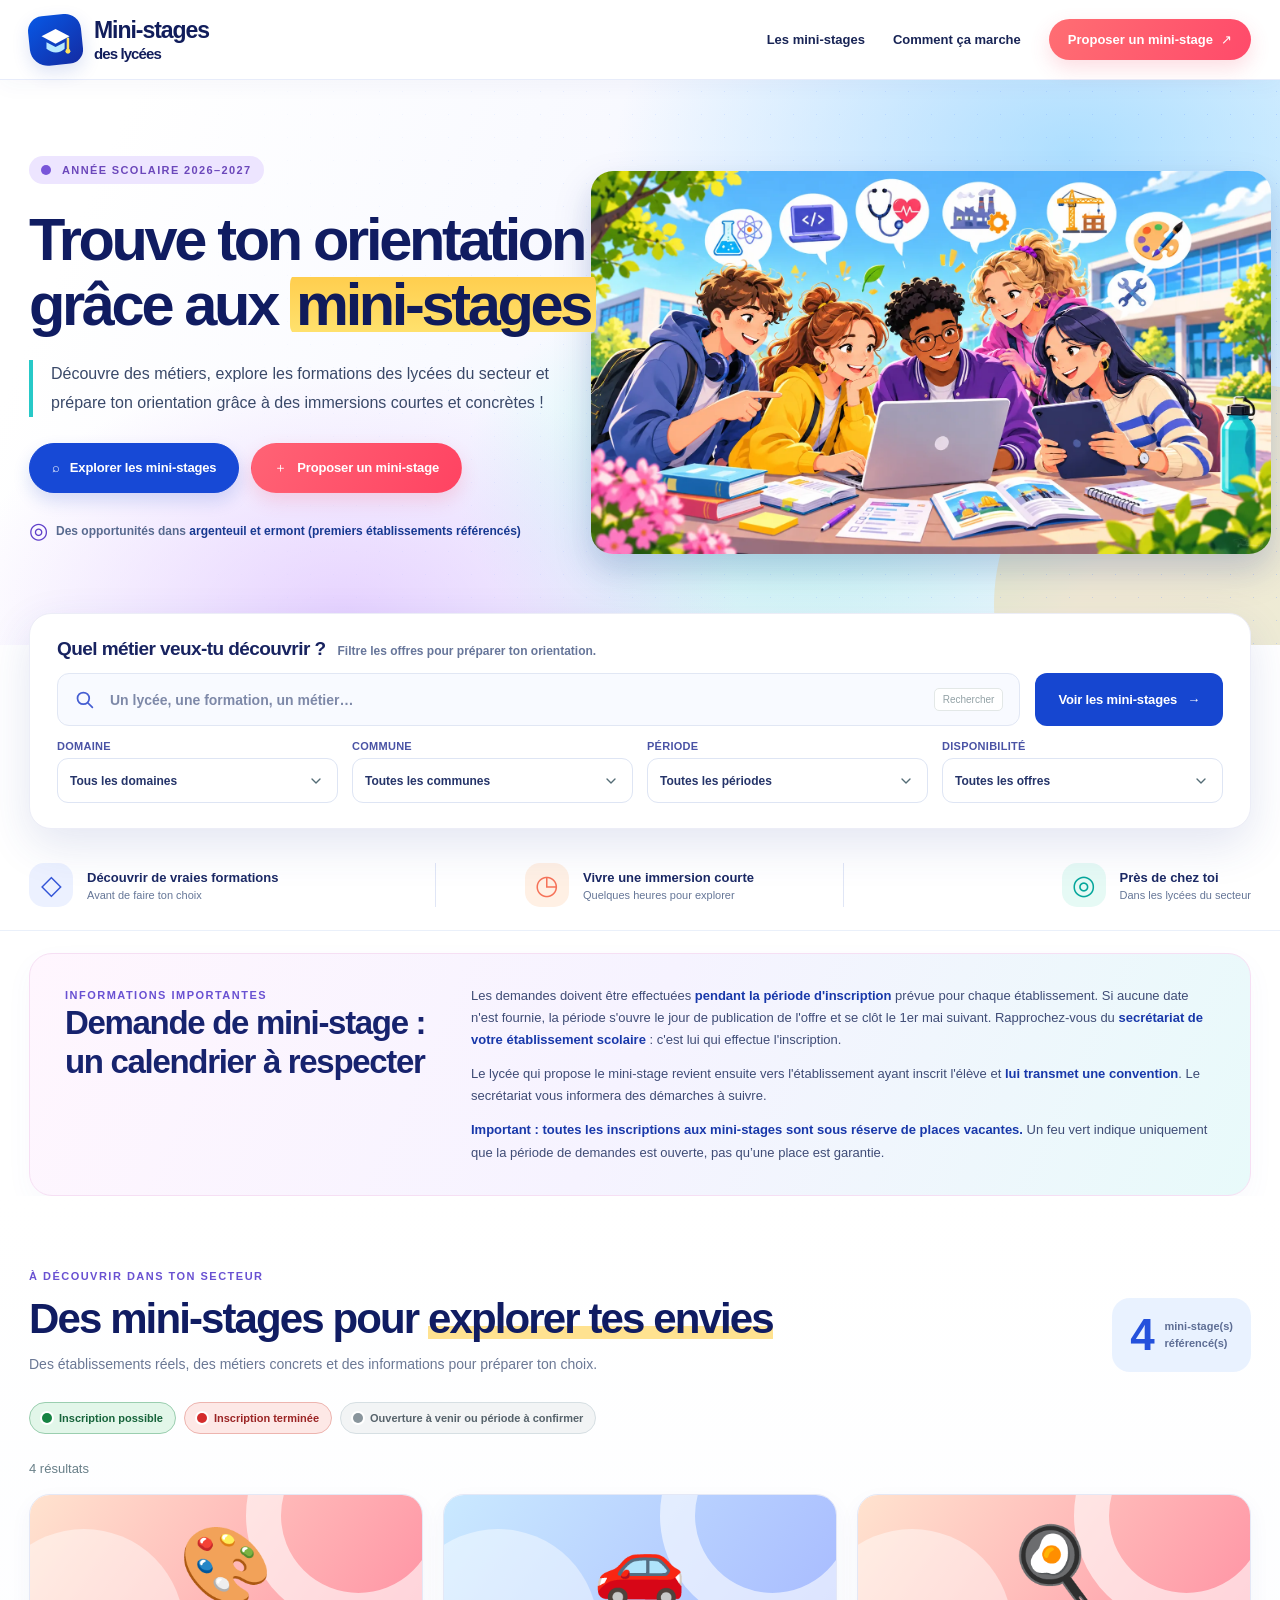
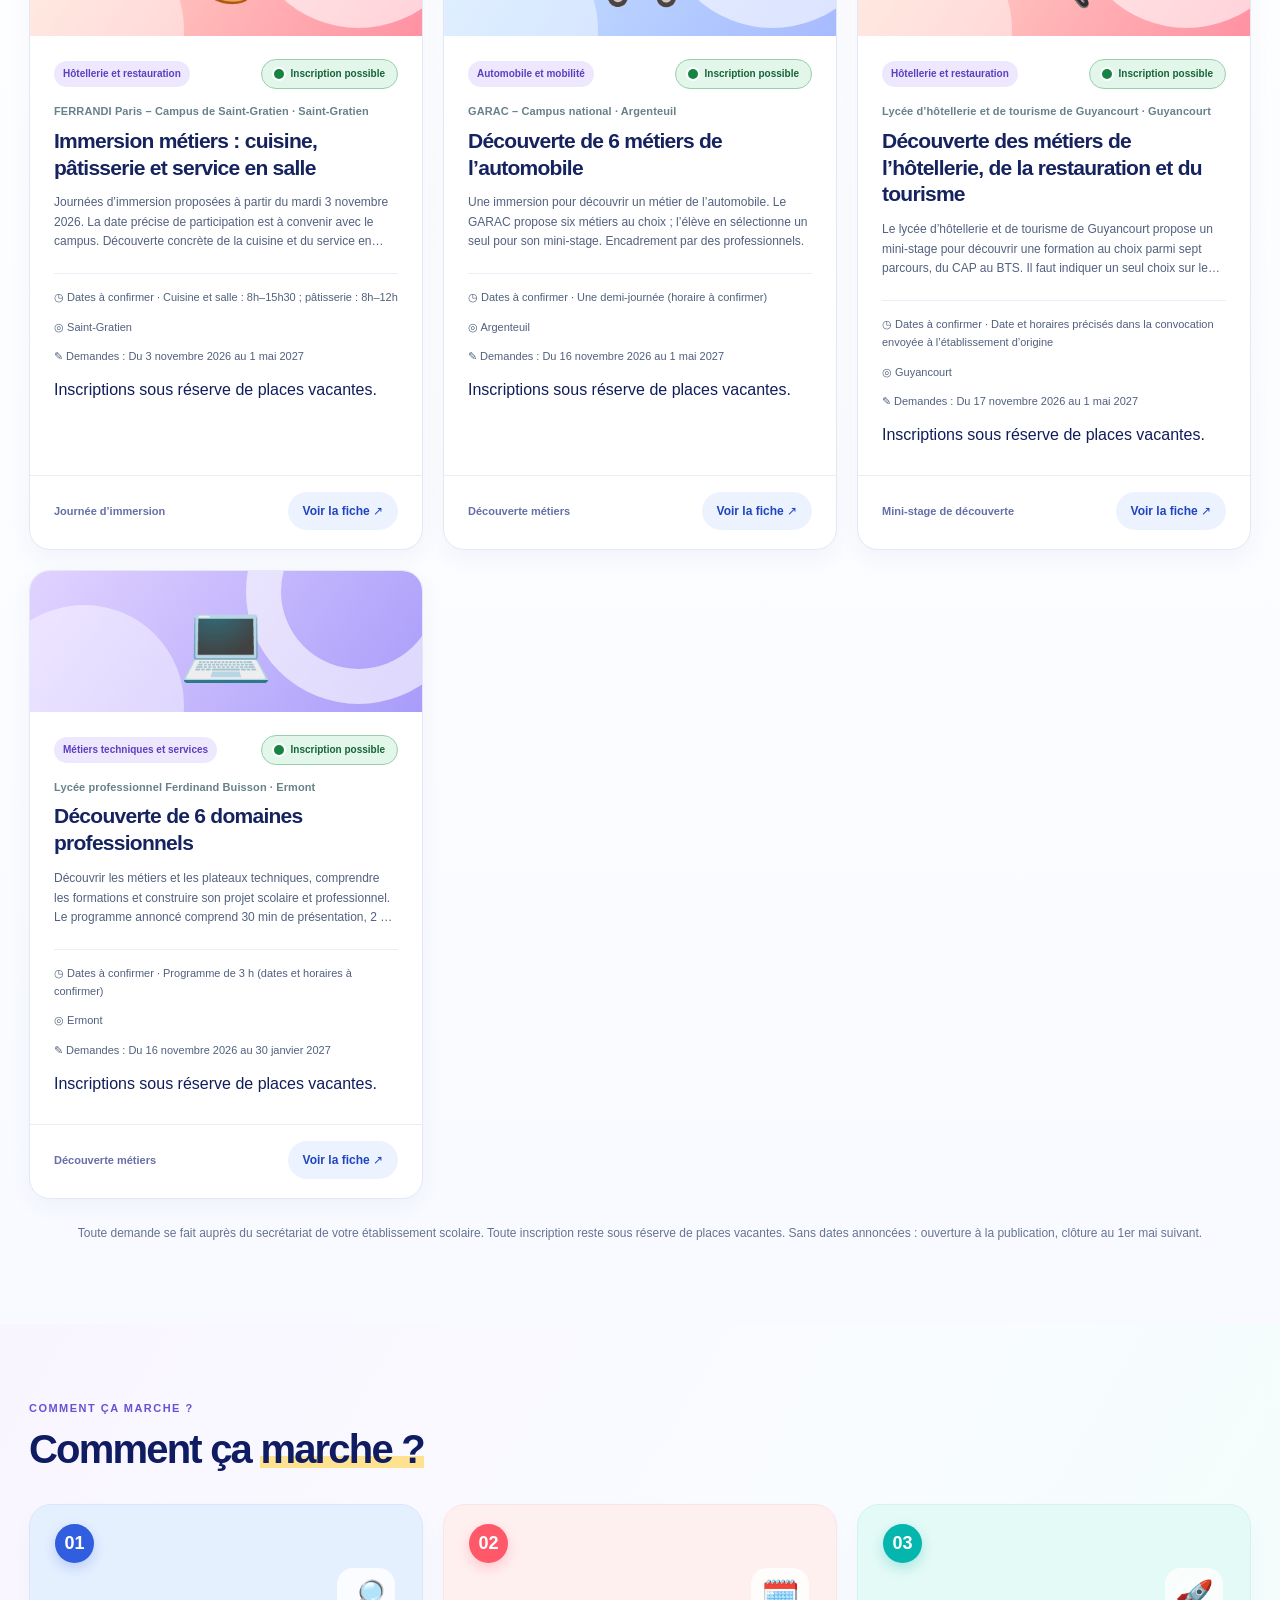
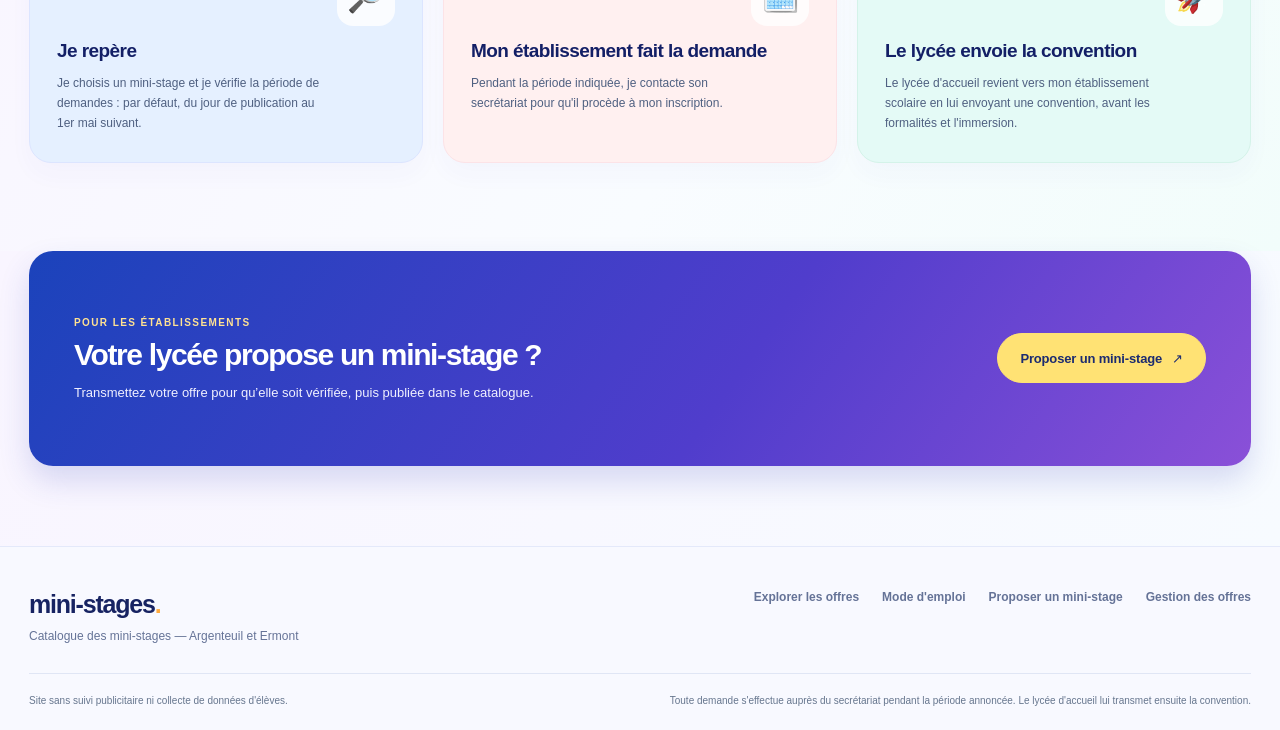
==== commit 5a0ea5af: "Ajouter une mention globale : inscriptions sous réserve de places vacantes" ====
--- a/index.html
+++ b/index.html
@@ -88,7 +88,7 @@
     <section class="request-notice" aria-labelledby="requestNoticeTitle">
       <div class="container"><div class="request-notice-inner">
         <div><span class="section-kicker">INFORMATIONS IMPORTANTES</span><h2 id="requestNoticeTitle">Demande de mini-stage : un calendrier à respecter</h2></div>
-        <div><p>Les demandes doivent être effectuées <strong>pendant la période d'inscription</strong> prévue pour chaque établissement. Si aucune date n'est fournie, la période s'ouvre le jour de publication de l'offre et se clôt le 1er mai suivant. Rapprochez-vous du <strong>secrétariat de votre établissement scolaire</strong> : c'est lui qui effectue l'inscription.</p><p>Le lycée qui propose le mini-stage revient ensuite vers l'établissement ayant inscrit l'élève et <strong>lui transmet une convention</strong>. Le secrétariat vous informera des démarches à suivre.</p></div>
+        <div><p>Les demandes doivent être effectuées <strong>pendant la période d'inscription</strong> prévue pour chaque établissement. Si aucune date n'est fournie, la période s'ouvre le jour de publication de l'offre et se clôt le 1er mai suivant. Rapprochez-vous du <strong>secrétariat de votre établissement scolaire</strong> : c'est lui qui effectue l'inscription.</p><p>Le lycée qui propose le mini-stage revient ensuite vers l'établissement ayant inscrit l'élève et <strong>lui transmet une convention</strong>. Le secrétariat vous informera des démarches à suivre.</p><p class="availability-notice"><strong>Important : toutes les inscriptions aux mini-stages sont sous réserve de places vacantes.</strong> Un feu vert indique uniquement que la période de demandes est ouverte, pas qu’une place est garantie.</p></div>
       </div></div>
     </section>
 
@@ -115,7 +115,7 @@
           <p id="emptyText">Les offres des lycées apparaîtront ici dès leur publication.</p>
           <div class="empty-actions"><button type="button" id="emptyReset" class="button button-dark" hidden>Réinitialiser les filtres</button><a id="demoLink" class="button button-outline" href="?demo=1">Découvrir le site en démonstration</a></div>
         </div>
-        <p class="data-note" id="dataNote">Toute demande se fait auprès du secrétariat de votre établissement scolaire. Sans dates annoncées : ouverture à la publication, clôture au 1er mai suivant.</p>
+        <p class="data-note" id="dataNote">Toute demande se fait auprès du secrétariat de votre établissement scolaire. Toute inscription reste sous réserve de places vacantes. Sans dates annoncées : ouverture à la publication, clôture au 1er mai suivant.</p>
       </div>
     </section>
 
